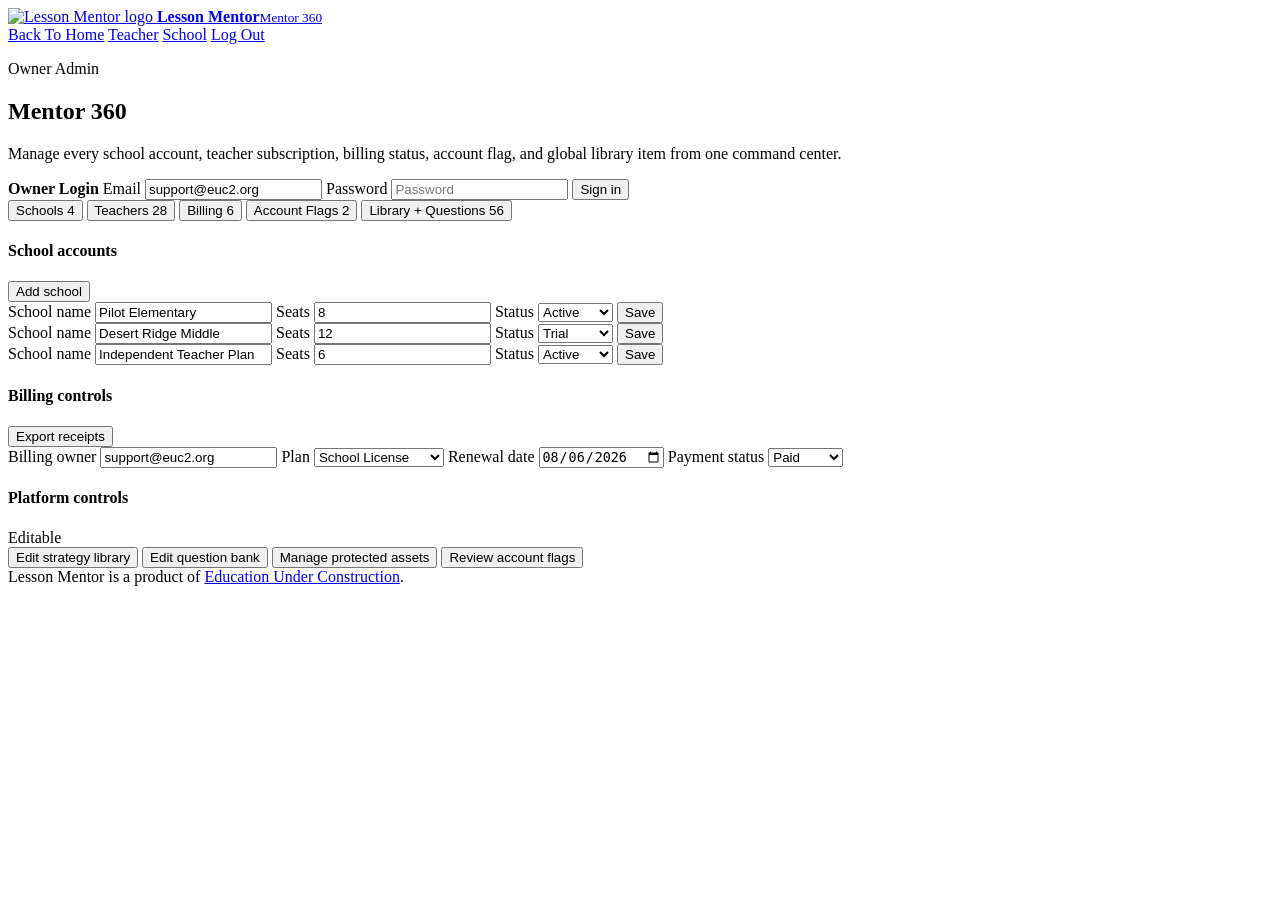
==== admin/index.html @ 8062e627 "Add files via upload" ====
<!doctype html>
<html lang="en">
  <head>
    <meta charset="utf-8">
    <meta name="viewport" content="width=device-width, initial-scale=1">
    <title>Mentor 360 | Lesson Mentor</title>
    <link rel="icon" type="image/png" href="/assets/lessonmentor-favicon.png">
    <link rel="stylesheet" href="../styles.css?v=live10">
  </head>
  <body class="owner-admin-page">
    <header class="landing-nav">
      <a class="landing-brand" href="/">
        <img class="brand-logo-image" src="/assets/lessonmentor-logo.png" alt="Lesson Mentor logo">
        <span><strong>Lesson Mentor</strong><small>Mentor 360</small></span>
      </a>
      <nav class="landing-links" aria-label="Admin navigation">
        <a href="/">Back To Home</a>
        <a href="/teacher/">Teacher</a>
        <a href="/school/">School</a>
        <a class="portal-logout-link compact" href="/">Log Out</a>
      </nav>
    </header>

    <main class="owner-shell">
      <section class="owner-hero">
        <div>
          <p class="eyebrow">Owner Admin</p>
          <h1>Mentor 360</h1>
          <p>Manage every school account, teacher subscription, billing status, account flag, and global library item from one command center.</p>
        </div>
        <div class="owner-login-card">
          <strong>Owner Login</strong>
          <label>Email <input type="email" value="support@euc2.org"></label>
          <label>Password <input type="password" placeholder="Password"></label>
          <button class="primary-button">Sign in</button>
        </div>
      </section>

      <section class="owner-tabs">
        <button class="teacher-tab active">Schools <span>4</span></button>
        <button class="teacher-tab">Teachers <span>28</span></button>
        <button class="teacher-tab">Billing <span>6</span></button>
        <button class="teacher-tab">Account Flags <span>2</span></button>
        <button class="teacher-tab">Library + Questions <span>56</span></button>
      </section>

      <section class="owner-grid">
        <article class="panel">
          <div class="panel-title-row">
            <h4>School accounts</h4>
            <button class="primary-button">Add school</button>
          </div>
          <div class="owner-edit-list">
            <div class="owner-edit-row">
              <label>School name <input value="Pilot Elementary"></label>
              <label>Seats <input type="number" value="8"></label>
              <label>Status
                <select>
                  <option selected>Active</option>
                  <option>Trial</option>
                  <option>Past due</option>
                  <option>Paused</option>
                </select>
              </label>
              <button class="secondary-button">Save</button>
            </div>
            <div class="owner-edit-row">
              <label>School name <input value="Desert Ridge Middle"></label>
              <label>Seats <input type="number" value="12"></label>
              <label>Status
                <select>
                  <option>Active</option>
                  <option selected>Trial</option>
                  <option>Past due</option>
                  <option>Paused</option>
                </select>
              </label>
              <button class="secondary-button">Save</button>
            </div>
            <div class="owner-edit-row">
              <label>School name <input value="Independent Teacher Plan"></label>
              <label>Seats <input type="number" value="6"></label>
              <label>Status
                <select>
                  <option selected>Active</option>
                  <option>Trial</option>
                  <option>Past due</option>
                  <option>Paused</option>
                </select>
              </label>
              <button class="secondary-button">Save</button>
            </div>
          </div>
        </article>

        <article class="panel">
          <div class="panel-title-row">
            <h4>Billing controls</h4>
            <button class="secondary-button">Export receipts</button>
          </div>
          <div class="owner-billing-grid">
            <label>Billing owner <input value="support@euc2.org"></label>
            <label>Plan
              <select>
                <option>Individual Teacher</option>
                <option selected>School License</option>
                <option>District License</option>
              </select>
            </label>
            <label>Renewal date <input type="date" value="2026-08-06"></label>
            <label>Payment status
              <select>
                <option selected>Paid</option>
                <option>Trial</option>
                <option>Past due</option>
                <option>Comped</option>
              </select>
            </label>
          </div>
        </article>

        <article class="panel">
          <div class="panel-title-row">
            <h4>Platform controls</h4>
            <span class="small-pill">Editable</span>
          </div>
          <div class="owner-control-grid">
            <button class="secondary-button">Edit strategy library</button>
            <button class="secondary-button">Edit question bank</button>
            <button class="secondary-button">Manage protected assets</button>
            <button class="secondary-button">Review account flags</button>
          </div>
        </article>
      </section>
    </main>
    <footer class="site-footer">Lesson Mentor is a product of <a href="https://educationunderconstruction.com" target="_blank" rel="noopener">Education Under Construction</a>.</footer>
  </body>
</html>
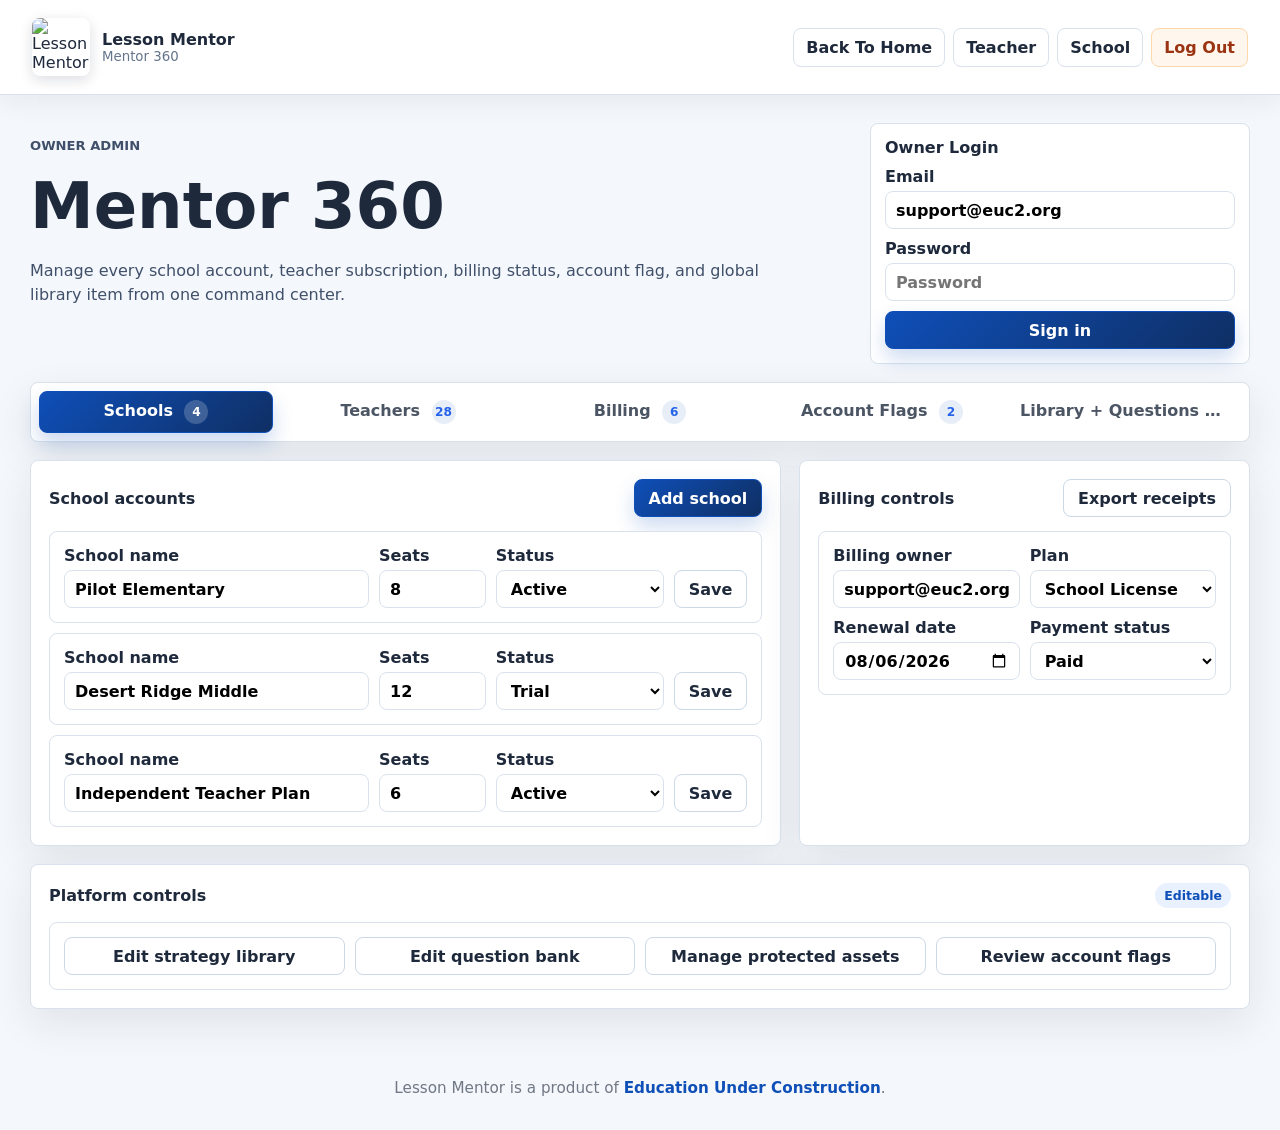
==== commit 8fc73a0e: "Add files via upload" ====
--- a/admin/index.html
+++ b/admin/index.html
@@ -5,7 +5,7 @@
     <meta name="viewport" content="width=device-width, initial-scale=1">
     <title>Mentor 360 | Lesson Mentor</title>
     <link rel="icon" type="image/png" href="/assets/lessonmentor-favicon.png">
-    <link rel="stylesheet" href="../styles.css?v=live10">
+    <link rel="stylesheet" href="../styles.css?v=live11">
   </head>
   <body class="owner-admin-page">
     <header class="landing-nav">
--- a/styles.css
+++ b/styles.css
@@ -0,0 +1,3352 @@
+:root {
+  --ink: #1e293b;
+  --muted: #64748b;
+  --line: #d9e2ec;
+  --panel: #ffffff;
+  --bg: #f4f7fb;
+  --blue: #2563eb;
+  --green: #16855b;
+  --amber: #c57919;
+  --rose: #c24158;
+  --violet: #6d5bd0;
+  --shadow: 0 14px 40px rgba(30, 41, 59, 0.09);
+}
+
+* {
+  box-sizing: border-box;
+}
+
+body {
+  margin: 0;
+  min-height: 100vh;
+  background: var(--bg);
+  color: var(--ink);
+  font-family: Inter, ui-sans-serif, system-ui, -apple-system, BlinkMacSystemFont, "Segoe UI", sans-serif;
+  letter-spacing: 0;
+}
+
+button,
+input,
+select,
+textarea {
+  font: inherit;
+}
+
+button {
+  cursor: pointer;
+}
+
+.app-shell {
+  display: grid;
+  grid-template-columns: 1fr;
+  min-height: 100vh;
+}
+
+.sidebar {
+  position: sticky;
+  top: 0;
+  z-index: 20;
+  background: #0f4fb8;
+  color: #ffffff;
+  padding: 14px 28px;
+  display: flex;
+  align-items: center;
+  justify-content: space-between;
+  gap: 18px;
+  border-bottom: 1px solid rgba(255, 255, 255, 0.16);
+  box-shadow: 0 10px 28px rgba(15, 79, 184, 0.22);
+}
+
+.brand {
+  display: flex;
+  align-items: center;
+  gap: 14px;
+}
+
+.brand-logo-image {
+  width: 54px;
+  height: 54px;
+  flex: 0 0 auto;
+  object-fit: contain;
+  border-radius: 8px;
+  background: #ffffff;
+  box-shadow: 0 4px 14px rgba(15, 23, 42, 0.14);
+}
+
+.brand-mark {
+  width: 42px;
+  height: 42px;
+  border-radius: 8px;
+  display: grid;
+  place-items: center;
+  background: #ffffff;
+  color: #0f4fb8;
+  font-weight: 800;
+}
+
+.brand h1,
+.brand p {
+  margin: 0;
+}
+
+.brand h1 {
+  font-size: 1.2rem;
+}
+
+.brand p {
+  color: rgba(255, 255, 255, 0.78);
+  font-size: 0.9rem;
+}
+
+.nav {
+  display: flex;
+  gap: 8px;
+  flex-wrap: wrap;
+  justify-content: center;
+}
+
+.nav-button {
+  border: 1px solid rgba(255, 255, 255, 0.2);
+  border-radius: 8px;
+  min-height: 38px;
+  padding: 0 12px;
+  text-align: center;
+  background: rgba(255, 255, 255, 0.12);
+  color: #ffffff;
+  font-weight: 750;
+}
+
+.nav-button.active,
+.nav-button:hover {
+  background: #ffffff;
+  border-color: #ffffff;
+  color: #0f4fb8;
+}
+
+.status-box {
+  padding: 9px 11px;
+  display: flex;
+  gap: 10px;
+  border: 1px solid rgba(255, 255, 255, 0.18);
+  border-radius: 8px;
+  background: rgba(255, 255, 255, 0.12);
+  max-width: 250px;
+}
+
+.status-box p,
+.status-box strong {
+  margin: 0;
+}
+
+.status-box p {
+  color: rgba(255, 255, 255, 0.78);
+  font-size: 0.86rem;
+  line-height: 1.4;
+}
+
+.status-dot {
+  width: 10px;
+  height: 10px;
+  margin-top: 5px;
+  border-radius: 999px;
+  background: #22c55e;
+}
+
+.workspace {
+  min-width: 0;
+  padding: 28px;
+}
+
+.topbar,
+.section-head,
+.panel-title-row,
+.button-row,
+.period-tabs,
+.profile-layout {
+  display: flex;
+  align-items: center;
+}
+
+.topbar,
+.section-head {
+  justify-content: space-between;
+  gap: 18px;
+  margin-bottom: 20px;
+}
+
+.topbar h2,
+.topbar p,
+.section-head h3,
+.section-head p {
+  margin: 0;
+}
+
+.topbar h2 {
+  font-size: 1.75rem;
+}
+
+.teacher-title-block {
+  display: flex;
+  align-items: center;
+  gap: 14px;
+  min-width: 0;
+}
+
+.teacher-title-copy {
+  display: flex;
+  align-items: flex-start;
+  flex-direction: column;
+  gap: 3px;
+  min-width: 0;
+  flex-wrap: nowrap;
+}
+
+.teacher-title-copy .eyebrow,
+.teacher-title-copy h2 {
+  white-space: nowrap;
+}
+
+.teacher-avatar {
+  display: grid;
+  flex: 0 0 auto;
+  width: 62px;
+  height: 62px;
+  place-items: center;
+  border: 3px solid rgba(255, 255, 255, 0.95);
+  border-radius: 999px;
+  background:
+    radial-gradient(circle at 30% 24%, rgba(255, 255, 255, 0.38), transparent 28%),
+    linear-gradient(135deg, #0f8f8a 0%, #68cfc3 100%);
+  box-shadow: 0 14px 28px rgba(15, 143, 138, 0.28);
+  color: #fff;
+  font-weight: 850;
+}
+
+.topbar-actions {
+  display: grid;
+  gap: 8px;
+  justify-content: flex-end;
+}
+
+.topbar-action-row {
+  display: flex;
+  align-items: center;
+  justify-content: flex-end;
+  gap: 8px;
+  flex-wrap: wrap;
+}
+
+.eyebrow {
+  color: var(--muted);
+  font-size: 0.82rem;
+  font-weight: 700;
+  text-transform: uppercase;
+}
+
+.section-head h3 {
+  font-size: 1.32rem;
+}
+
+.section-head p {
+  color: var(--muted);
+  margin-top: 4px;
+  max-width: 850px;
+  line-height: 1.45;
+}
+
+.view {
+  display: none;
+}
+
+.view.active {
+  display: block;
+}
+
+.panel {
+  background: var(--panel);
+  border: 1px solid var(--line);
+  border-radius: 8px;
+  box-shadow: var(--shadow);
+  padding: 18px;
+  min-width: 0;
+}
+
+.panel h4 {
+  margin: 0 0 14px;
+  font-size: 1rem;
+}
+
+.panel-title-row {
+  justify-content: space-between;
+  gap: 12px;
+  margin-bottom: 14px;
+}
+
+.panel-title-row h4 {
+  margin: 0;
+}
+
+.class-profile-rail .panel-title-row h4,
+.submission-panel-bottom > .panel-title-row h4 {
+  font-size: 1.18rem;
+  line-height: 1.18;
+}
+
+.submit-panel > .panel-title-row h4 {
+  font-size: 1.65rem;
+  line-height: 1.08;
+}
+
+.teacher-grid,
+.teacher-command-grid,
+.lesson360-layout,
+.submit-grid,
+.workbench,
+.student-grid,
+.admin-grid,
+.filter-row,
+.lesson-meta-grid {
+  display: grid;
+  gap: 18px;
+  margin-bottom: 18px;
+}
+
+.teacher-grid {
+  grid-template-columns: minmax(280px, 1.2fr) minmax(280px, 0.8fr);
+}
+
+.teacher-command-grid {
+  grid-template-columns: minmax(0, 1fr) minmax(330px, 0.42fr);
+  align-items: start;
+}
+
+.lesson360-layout {
+  grid-template-columns: 300px minmax(0, 1fr);
+  align-items: stretch;
+  column-gap: 18px;
+  row-gap: 18px;
+}
+
+.class-profile-rail {
+  position: static;
+}
+
+.teacher-center {
+  display: grid;
+  grid-column: 2;
+  grid-template-columns: minmax(0, 1fr);
+  align-content: start;
+  gap: 18px;
+}
+
+.submit-grid {
+  grid-template-columns: 1fr;
+  align-items: stretch;
+  margin-bottom: 0;
+}
+
+.submit-panel {
+  min-height: 0;
+  overflow: visible;
+}
+
+.class-profile-rail .panel {
+  height: 100%;
+  overflow: visible;
+}
+
+.teacher-main,
+.teacher-side {
+  display: grid;
+  gap: 18px;
+}
+
+.teacher-side {
+  position: sticky;
+  top: 18px;
+}
+
+.workbench {
+  grid-template-columns: minmax(320px, 1.15fr) minmax(280px, 0.85fr);
+}
+
+.student-grid {
+  grid-template-columns: minmax(320px, 0.82fr) minmax(520px, 1.18fr);
+}
+
+.admin-grid {
+  grid-template-columns: minmax(260px, 0.8fr) minmax(360px, 1.2fr) minmax(260px, 0.8fr);
+}
+
+.filter-row {
+  grid-template-columns: repeat(3, minmax(180px, 1fr));
+}
+
+.lesson-meta-grid {
+  grid-template-columns: minmax(220px, 320px) auto minmax(120px, 180px) minmax(170px, 260px) minmax(190px, 280px);
+  gap: 10px;
+  justify-content: stretch;
+  align-items: end;
+}
+
+.lesson-meta-grid.saved-class-only {
+  grid-template-columns: minmax(220px, 340px) minmax(190px, 280px);
+  justify-content: start;
+}
+
+.lesson-or-divider {
+  align-self: end;
+  display: grid;
+  min-height: 52px;
+  place-items: center;
+  color: #ffffff;
+  font-size: 1.25rem;
+  font-weight: 1000;
+  letter-spacing: 0.03em;
+  line-height: 1;
+  transform: translateY(2px);
+}
+
+.lesson-meta-grid [hidden] {
+  display: none !important;
+}
+
+.lesson-setup-grid {
+  display: grid;
+  grid-template-columns: 1fr;
+  gap: 12px;
+  align-items: stretch;
+  margin-bottom: 16px;
+}
+
+.lesson-setup-grid .lesson-meta-grid {
+  align-content: end;
+  margin-bottom: 0;
+}
+
+.period-tabs {
+  gap: 6px;
+  padding: 4px;
+  background: #e8eef7;
+  border-radius: 8px;
+}
+
+.class-picker {
+  display: grid;
+  gap: 5px;
+  max-width: 100%;
+  min-width: 0;
+  color: var(--muted);
+  font-weight: 750;
+  overflow: hidden;
+}
+
+.compact-picker {
+  min-width: 0;
+  width: 100%;
+}
+
+.class-picker select {
+  width: 100%;
+  max-width: 100%;
+  min-height: 42px;
+  border: 1px solid var(--line);
+  border-radius: 8px;
+  padding: 0 34px 0 12px;
+  background: #fff;
+  color: var(--ink);
+  font-size: 0.9rem;
+  font-weight: 750;
+  text-overflow: ellipsis;
+}
+
+.stacked-title {
+  align-items: stretch;
+  flex-direction: column;
+}
+
+.rail-switch {
+  margin-bottom: 14px;
+}
+
+.inline-switch {
+  justify-content: flex-start;
+  min-height: 40px;
+  padding: 10px 12px;
+  border: 1px solid rgba(15, 143, 138, 0.22);
+  border-radius: 8px;
+  background: #ecfdf8;
+  color: #0f5f5b;
+  font-weight: 800;
+}
+
+.rail-profile {
+  align-items: center;
+  flex-direction: column;
+  gap: 18px;
+}
+
+.rail-profile .compass {
+  width: min(165px, 70%);
+  margin: 8px auto 2px;
+}
+
+.rail-profile .profile-stats {
+  width: 100%;
+}
+
+.rail-profile .stat-row {
+  grid-template-columns: 1fr auto;
+  gap: 6px 10px;
+  padding: 2px 0;
+}
+
+.rail-profile .stat-row span {
+  min-width: 0;
+  overflow-wrap: anywhere;
+  line-height: 1.15;
+}
+
+.rail-profile .stat-row .bar {
+  grid-column: 1 / -1;
+  height: 10px;
+}
+
+.rail-today {
+  margin-top: 12px;
+  padding-top: 10px;
+  border-top: 1px solid var(--line);
+}
+
+.rail-today strong {
+  display: block;
+  color: var(--muted);
+  font-size: 0.82rem;
+  margin-bottom: 8px;
+  text-transform: uppercase;
+}
+
+.rail-today p {
+  margin: 0 0 6px;
+  color: #40506a;
+  line-height: 1.3;
+  font-size: 0.86rem;
+}
+
+.teacher-tabs {
+  grid-column: 1 / -1;
+  position: relative;
+  z-index: 3;
+  display: grid;
+  grid-template-columns: repeat(4, minmax(0, 1fr));
+  gap: 8px;
+  align-items: center;
+  background: #fff;
+  border: 1px solid var(--line);
+  border-radius: 8px;
+  box-shadow: var(--shadow);
+  padding: 8px;
+  width: 100%;
+  overflow: hidden;
+}
+
+.inline-systems {
+  margin-top: 0;
+  padding-top: 0;
+  border-top: 0;
+}
+
+.inline-systems .panel-title-row {
+  margin-bottom: 10px;
+}
+
+.inline-systems .system-toggles {
+  display: flex;
+  flex-wrap: wrap;
+  gap: 8px;
+  margin-bottom: 0;
+}
+
+.inline-systems .system-toggle {
+  justify-content: flex-start;
+  min-height: 34px;
+  padding: 7px 10px;
+  width: auto;
+  background: #ffffff;
+  white-space: nowrap;
+}
+
+.inline-systems .system-toggle span {
+  font-size: 0.9rem;
+  font-weight: 780;
+}
+
+.inline-systems .system-toggle input {
+  width: 16px;
+  height: 16px;
+  order: -1;
+}
+
+.system-line {
+  margin-bottom: 4px;
+}
+
+.style-line {
+  margin-bottom: 6px;
+}
+
+.auto-support-note {
+  margin: 10px 0 0;
+  color: var(--muted);
+  font-size: 0.9rem;
+  line-height: 1.35;
+}
+
+.upload-section-title {
+  margin: 16px 0 6px;
+  color: #ffffff;
+  font-size: 0.95rem;
+  line-height: 1.2;
+}
+
+.settings-grid {
+  display: grid;
+  grid-template-columns: repeat(2, minmax(0, 1fr));
+  gap: 12px;
+}
+
+.launch-grid {
+  display: grid;
+  grid-template-columns: repeat(3, minmax(0, 1fr));
+  gap: 12px;
+}
+
+.settings-card-wide {
+  grid-column: 1 / -1;
+}
+
+.settings-card {
+  border: 1px solid var(--line);
+  border-radius: 8px;
+  background:
+    linear-gradient(180deg, rgba(255, 255, 255, 0.94), rgba(246, 252, 250, 0.96)),
+    radial-gradient(circle at 100% 0%, rgba(15, 143, 138, 0.10), transparent 34%);
+  padding: 14px;
+}
+
+.settings-card strong {
+  display: block;
+  margin-bottom: 6px;
+}
+
+.settings-card p {
+  margin: 0 0 12px;
+  color: var(--muted);
+  line-height: 1.4;
+}
+
+.settings-actions {
+  display: flex;
+  gap: 8px;
+  flex-wrap: wrap;
+}
+
+.coming-soon-button,
+.coming-soon-button:disabled {
+  color: #0077ff;
+  border-color: #73b8ff;
+  background: #eef7ff;
+  opacity: 1;
+  cursor: not-allowed;
+}
+
+.compact-launch-form {
+  margin-bottom: 0;
+}
+
+.teacher-tab {
+  border: 1px solid transparent;
+  border-radius: 8px;
+  background: transparent;
+  color: #4b5563;
+  font-weight: 800;
+  min-height: 42px;
+  padding: 0 12px;
+  white-space: nowrap;
+  overflow: hidden;
+  text-overflow: ellipsis;
+  width: 100%;
+}
+
+.teacher-tab span {
+  display: inline-flex;
+  align-items: center;
+  justify-content: center;
+  min-width: 24px;
+  height: 24px;
+  margin-left: 6px;
+  border-radius: 999px;
+  background: #e8eef7;
+  color: var(--blue);
+  font-size: 0.76rem;
+}
+
+.teacher-tab.active {
+  background: #0757bd;
+  border-color: #2b77e5;
+  color: #fff;
+}
+
+.teacher-tab.active span {
+  background: rgba(255, 255, 255, 0.2);
+  color: #fff;
+}
+
+.teacher-tab-panel {
+  display: none;
+  grid-column: 1 / -1;
+  position: relative;
+  z-index: 2;
+}
+
+.teacher-tab-panel.active {
+  display: grid;
+  gap: 18px;
+}
+
+.period-tab,
+.secondary-button,
+.primary-button,
+.icon-button {
+  border-radius: 8px;
+  border: 1px solid var(--line);
+  min-height: 38px;
+  padding: 0 14px;
+  background: #fff;
+  color: var(--ink);
+}
+
+.full-button {
+  width: 100%;
+  margin-bottom: 14px;
+}
+
+.period-tab.active,
+.primary-button {
+  background: var(--blue);
+  color: #fff;
+  border-color: var(--blue);
+}
+
+.secondary-button:hover,
+.icon-button:hover {
+  border-color: #94a3b8;
+}
+
+.warning-button {
+  border-color: #f2c94c;
+  color: #7a4f00;
+  background: #fff8df;
+}
+
+.small-pill,
+.style-pill,
+.tag-pill {
+  display: inline-flex;
+  align-items: center;
+  border-radius: 999px;
+  font-size: 0.78rem;
+  font-weight: 700;
+  white-space: nowrap;
+}
+
+.small-pill {
+  padding: 5px 9px;
+  background: #e8eef7;
+  color: #40506a;
+}
+
+.style-pill,
+.tag-pill {
+  padding: 4px 8px;
+}
+
+.style-pill.visual { background: #dbeafe; color: #1d4ed8; }
+.style-pill.auditory { background: #dcfce7; color: #15803d; }
+.style-pill.readwrite { background: #fef3c7; color: #a16207; }
+.style-pill.kinesthetic { background: #ffe4e6; color: #be123c; }
+.style-pill.independent { background: #ede9fe; color: #6d28d9; }
+.style-pill.social { background: #ccfbf1; color: #0f766e; }
+.tag-pill { background: #eef2ff; color: #4f46e5; }
+
+.profile-layout {
+  gap: 18px;
+  align-items: stretch;
+}
+
+.compass {
+  width: 150px;
+  aspect-ratio: 1;
+  border-radius: 50%;
+  border: 8px solid #f8fafc;
+  box-shadow: inset 0 0 0 1px var(--line);
+  flex: 0 0 auto;
+  position: relative;
+  background: conic-gradient(var(--blue) 0 25%, var(--green) 25% 50%, var(--amber) 50% 75%, var(--rose) 75% 100%);
+}
+
+.compass::after {
+  content: "";
+  width: 18px;
+  height: 18px;
+  border-radius: 50%;
+  background: #fff;
+  border: 2px solid #0f172a;
+  position: absolute;
+  inset: calc(50% - 9px);
+}
+
+.profile-stats {
+  display: grid;
+  gap: 9px;
+  flex: 1;
+}
+
+.stat-row {
+  display: grid;
+  grid-template-columns: 94px 1fr 42px;
+  align-items: center;
+  gap: 10px;
+  font-size: 0.9rem;
+}
+
+.stat-label {
+  position: relative;
+  cursor: help;
+  border-radius: 6px;
+  outline: none;
+}
+
+.stat-label:focus {
+  box-shadow: 0 0 0 3px rgba(15, 79, 184, 0.16);
+}
+
+.stat-label::after {
+  content: attr(data-tooltip);
+  position: absolute;
+  z-index: 20;
+  left: 0;
+  bottom: calc(100% + 8px);
+  width: min(260px, 70vw);
+  border: 1px solid rgba(185, 202, 224, 0.95);
+  border-radius: 8px;
+  background: #ffffff;
+  box-shadow: 0 14px 30px rgba(15, 47, 100, 0.18);
+  color: #1e293b;
+  font-size: 0.8rem;
+  font-weight: 650;
+  line-height: 1.35;
+  opacity: 0;
+  padding: 9px 10px;
+  pointer-events: none;
+  transform: translateY(4px);
+  transition: opacity 140ms ease, transform 140ms ease;
+}
+
+.stat-label:hover::after,
+.stat-label:focus::after {
+  opacity: 1;
+  transform: translateY(0);
+}
+
+.bar {
+  height: 9px;
+  background: #e2e8f0;
+  border-radius: 999px;
+  overflow: hidden;
+}
+
+.bar span {
+  display: block;
+  height: 100%;
+  border-radius: 999px;
+}
+
+.insight {
+  margin: 14px 0 0;
+  color: #40506a;
+  line-height: 1.5;
+}
+
+.class-profile-rail .insight {
+  display: -webkit-box;
+  overflow: hidden;
+  -webkit-box-orient: vertical;
+  -webkit-line-clamp: 4;
+  font-size: 0.9rem;
+  line-height: 1.35;
+}
+
+.roster-list,
+.admin-list,
+.strategy-grid,
+.question-grid,
+.tip-list,
+.history-list,
+.support-grid {
+  display: grid;
+  gap: 10px;
+}
+
+.roster-item,
+.student-row,
+.strategy-card,
+.question-card,
+.tip-card,
+.analysis-card,
+.assignment-row,
+.history-row,
+.lesson-block,
+.support-card {
+  border: 1px solid var(--line);
+  border-radius: 8px;
+  background: #fbfdff;
+  padding: 12px;
+}
+
+.roster-item,
+.student-row,
+.assignment-row,
+.history-row {
+  display: flex;
+  align-items: center;
+  justify-content: space-between;
+  gap: 12px;
+}
+
+.roster-item strong,
+.student-row strong,
+.strategy-card strong,
+.question-card strong {
+  display: block;
+  margin-bottom: 6px;
+}
+
+.roster-item p {
+  margin: 0 0 8px;
+  color: var(--muted);
+  line-height: 1.35;
+}
+
+.profile-actions {
+  display: grid;
+  justify-items: end;
+  gap: 8px;
+  flex: 0 0 auto;
+}
+
+.student-profile-row {
+  display: flex;
+  align-items: center;
+  justify-content: space-between;
+}
+
+.student-profile-string {
+  display: flex;
+  align-items: center;
+  gap: 10px;
+  min-width: 0;
+  color: var(--ink);
+  white-space: nowrap;
+  overflow: hidden;
+  text-overflow: ellipsis;
+}
+
+.student-profile-string strong {
+  margin: 0;
+  font-size: 0.98rem;
+}
+
+.roster-label {
+  display: block;
+  margin-bottom: 3px;
+  color: var(--muted);
+  font-size: 0.74rem;
+  font-weight: 800;
+  letter-spacing: 0.02em;
+  text-transform: uppercase;
+}
+
+.student-style-cell {
+  display: flex;
+  align-items: center;
+  justify-content: flex-end;
+  gap: 10px;
+  flex: 0 0 auto;
+  min-width: max-content;
+}
+
+.student-style-cell .secondary-button {
+  flex: 0 0 auto;
+}
+
+.primary-secondary-pills {
+  justify-content: flex-end;
+}
+
+.student-profile-summary {
+  display: grid;
+  grid-template-columns: repeat(4, minmax(0, 1fr));
+  gap: 10px;
+  margin-bottom: 12px;
+}
+
+.student-profile-summary > div {
+  border: 1px solid var(--line);
+  border-radius: 8px;
+  background: #fbfdff;
+  padding: 12px;
+}
+
+.student-profile-summary strong {
+  display: block;
+  margin-bottom: 4px;
+}
+
+.student-profile-summary p {
+  margin: 0;
+  color: var(--muted);
+}
+
+.pill-row {
+  display: flex;
+  gap: 6px;
+  flex-wrap: wrap;
+}
+
+.upload-panel textarea {
+  width: 100%;
+  margin-top: 12px;
+  resize: vertical;
+  border: 1px solid var(--line);
+  border-radius: 8px;
+  padding: 12px;
+  color: var(--ink);
+}
+
+.upload-drop {
+  display: grid;
+  gap: 5px;
+  border: 1px dashed #94a3b8;
+  border-radius: 8px;
+  padding: 10px 12px;
+  background: #f8fafc;
+}
+
+.upload-drop input {
+  width: 100%;
+}
+
+.upload-drop span {
+  font-weight: 800;
+}
+
+.upload-drop small,
+.analysis-card p,
+.strategy-card p,
+.question-card p {
+  color: var(--muted);
+  line-height: 1.45;
+}
+
+.upload-drop small {
+  font-size: 0.84rem;
+}
+
+.upload-summary {
+  display: flex;
+  flex-wrap: wrap;
+  gap: 6px;
+  color: var(--muted);
+  font-size: 0.82rem;
+}
+
+.upload-summary span {
+  border-radius: 999px;
+  background: #e8f1ff;
+  color: var(--blue);
+  padding: 4px 9px;
+  font-weight: 750;
+}
+
+.button-row {
+  gap: 10px;
+  flex-wrap: wrap;
+  margin-top: 12px;
+}
+
+/* Product UI polish */
+body:not(.landing-page):not(.portal-login-page):not(.owner-admin-page) {
+  background:
+    radial-gradient(circle at 8% 12%, rgba(15, 79, 184, 0.14), transparent 28%),
+    radial-gradient(circle at 92% 10%, rgba(15, 143, 138, 0.12), transparent 26%),
+    linear-gradient(180deg, #eef5ff 0%, #f7f9fc 44%, #eef4fb 100%);
+}
+
+body:not(.landing-page):not(.portal-login-page):not(.owner-admin-page) .workspace {
+  background:
+    linear-gradient(135deg, rgba(255, 255, 255, 0.78), rgba(244, 247, 251, 0.62)),
+    radial-gradient(circle at 100% 0%, rgba(197, 121, 25, 0.08), transparent 24%);
+}
+
+body:not(.landing-page):not(.portal-login-page):not(.owner-admin-page) .topbar {
+  border: 1px solid rgba(217, 226, 236, 0.95);
+  border-radius: 8px;
+  background: rgba(255, 255, 255, 0.94);
+  box-shadow: 0 16px 36px rgba(15, 47, 100, 0.10);
+  padding: 16px 18px;
+}
+
+body:not(.landing-page):not(.portal-login-page):not(.owner-admin-page) .topbar h2 {
+  color: #0f2f64;
+}
+
+body:not(.landing-page):not(.portal-login-page):not(.owner-admin-page) .panel {
+  position: relative;
+  border-color: rgba(185, 202, 224, 0.9);
+  background: linear-gradient(180deg, #ffffff 0%, #fbfdff 100%);
+  box-shadow: 0 18px 40px rgba(15, 47, 100, 0.12);
+}
+
+body:not(.landing-page):not(.portal-login-page):not(.owner-admin-page) .panel::before {
+  content: "";
+  position: absolute;
+  inset: 0 0 auto;
+  height: 5px;
+  border-radius: 8px 8px 0 0;
+  background: linear-gradient(90deg, #0f4fb8, #0f8f8a, #6d4aa8, #c57919);
+}
+
+.upload-panel {
+  border-color: rgba(15, 143, 138, 0.92);
+  background: linear-gradient(180deg, #139892 0%, #0f8f8a 100%) !important;
+  color: #ffffff;
+}
+
+.class-profile-rail .panel {
+  background: #ffffff !important;
+}
+
+.upload-panel .panel-title-row h4,
+.upload-panel label,
+.upload-panel .auto-support-note {
+  color: #ffffff;
+}
+
+.upload-panel .small-pill,
+.upload-panel .upload-summary span {
+  background: rgba(255, 255, 255, 0.96);
+  color: #0f5f5b;
+}
+
+.upload-panel .upload-summary {
+  color: rgba(255, 255, 255, 0.86);
+}
+
+.upload-panel select,
+.upload-panel textarea,
+.upload-panel .upload-drop,
+.upload-panel .inline-systems,
+.upload-panel .system-toggle,
+.upload-panel .analysis-card {
+  background: #ffffff;
+  color: var(--ink);
+}
+
+.upload-panel .inline-systems {
+  border: 1px solid rgba(255, 255, 255, 0.62);
+  border-radius: 8px;
+  margin-top: 0;
+  padding: 12px;
+}
+
+.upload-panel .upload-drop {
+  padding: 16px;
+}
+
+.upload-panel .upload-drop input::file-selector-button {
+  min-height: 38px;
+  margin-right: 10px;
+  border: 1px solid #94a3b8;
+  border-radius: 6px;
+  background: #ffffff;
+  color: var(--ink);
+  font-weight: 800;
+  padding: 0 14px;
+}
+
+.upload-panel .inline-systems + .analysis-card {
+  margin-top: 14px;
+}
+
+.upload-panel .inline-systems .panel-title-row h4 {
+  color: var(--ink);
+  font-size: 1.02rem;
+}
+
+.upload-panel .inline-systems .auto-support-note {
+  color: #40506a;
+}
+
+.upload-panel .inline-systems .panel-title-row {
+  align-items: center;
+}
+
+.upload-panel .inline-systems .small-pill {
+  margin-left: auto;
+}
+
+.upload-panel .upload-drop small,
+.upload-panel .analysis-card p {
+  color: #40506a;
+}
+
+.upload-panel::before {
+  background: linear-gradient(90deg, #0f4fb8, #0f8f8a, #6d4aa8, #c57919);
+}
+
+.teacher-tabs {
+  background: rgba(255, 255, 255, 0.92);
+  backdrop-filter: blur(10px);
+  border-color: rgba(185, 202, 224, 0.95);
+}
+
+.teacher-tab.active {
+  background: linear-gradient(135deg, #0f4fb8, #0f2f64);
+  border-color: #0f4fb8;
+  box-shadow: 0 10px 20px rgba(15, 79, 184, 0.22);
+}
+
+.primary-button {
+  background: linear-gradient(135deg, #0f4fb8, #0f2f64);
+  border-color: #0f4fb8;
+  box-shadow: 0 10px 20px rgba(15, 79, 184, 0.20);
+  font-weight: 850;
+}
+
+.secondary-button,
+.icon-button {
+  background: #ffffff;
+  border-color: #cbd8e6;
+  font-weight: 780;
+}
+
+.logout-button {
+  border-color: #fed7aa;
+  background: #fff7ed;
+  color: #9a3412;
+}
+
+.logout-button:hover {
+  border-color: #fb923c;
+  background: #ffedd5;
+}
+
+.upload-drop {
+  border-color: rgba(15, 79, 184, 0.42);
+  background:
+    linear-gradient(135deg, rgba(233, 241, 255, 0.92), rgba(255, 255, 255, 0.95)),
+    radial-gradient(circle at 95% 0%, rgba(15, 143, 138, 0.16), transparent 28%);
+}
+
+.analysis-card,
+.settings-card,
+.history-row,
+.roster-item,
+.strategy-card,
+.question-card {
+  background: linear-gradient(180deg, #ffffff 0%, #f8fbff 100%);
+  border-color: #cbd8e6;
+}
+
+.analysis-card {
+  border-left: 5px solid #0f8f8a;
+}
+
+.history-row {
+  transition: transform 160ms ease, box-shadow 160ms ease, border-color 160ms ease;
+}
+
+.history-row:hover {
+  transform: translateY(-1px);
+  border-color: #94b8ee;
+  box-shadow: 0 12px 26px rgba(15, 47, 100, 0.10);
+}
+
+.submission-panel-bottom {
+  border-color: rgba(109, 74, 168, 0.9) !important;
+  background: linear-gradient(180deg, #7c3aed 0%, #6d4aa8 100%) !important;
+  color: #ffffff;
+}
+
+.submission-panel-bottom .panel-title-row h4 {
+  color: #ffffff;
+}
+
+.submission-panel-bottom .small-pill {
+  background: rgba(255, 255, 255, 0.94);
+  color: #4c1d95;
+}
+
+.submission-panel-bottom .history-row {
+  background: #ffffff;
+  border-color: rgba(255, 255, 255, 0.7);
+  color: var(--ink);
+}
+
+.submission-panel-bottom .history-row p {
+  color: #40506a;
+}
+
+.destructive-action {
+  border-color: #f2b8c6 !important;
+  background: #fff5f7 !important;
+  color: #9f1239 !important;
+}
+
+.submission-panel-bottom::before {
+  background: linear-gradient(90deg, #0f4fb8, #0f8f8a, #6d4aa8, #c57919);
+}
+
+.mobile-use-warning {
+  display: none;
+}
+
+body.is-mobile-device .mobile-use-warning {
+  position: fixed;
+  z-index: 999;
+  inset: 0;
+  display: grid;
+  place-items: center;
+  padding: 22px;
+  background:
+    linear-gradient(180deg, rgba(15, 47, 100, 0.92), rgba(15, 79, 184, 0.88)),
+    #0f2f64;
+}
+
+.mobile-use-warning.is-dismissed {
+  display: none !important;
+}
+
+body.is-mobile-device .mobile-use-warning > div {
+  width: min(420px, 100%);
+  border: 1px solid rgba(255, 255, 255, 0.22);
+  border-radius: 8px;
+  background: #ffffff;
+  box-shadow: 0 28px 70px rgba(0, 0, 0, 0.28);
+  padding: 22px;
+}
+
+body.is-mobile-device .mobile-use-warning strong {
+  display: block;
+  color: #0f2f64;
+  font-size: 1.35rem;
+  line-height: 1.15;
+}
+
+body.is-mobile-device .mobile-use-warning p {
+  margin: 12px 0 18px;
+  color: #40506a;
+  line-height: 1.45;
+}
+
+.small-pill {
+  background: #e9f1ff;
+  color: #0f4fb8;
+}
+
+.compass {
+  border-color: #ffffff;
+  box-shadow: inset 0 0 0 1px rgba(15, 47, 100, 0.12), 0 12px 26px rgba(15, 47, 100, 0.14);
+}
+
+.system-toggles {
+  display: grid;
+  gap: 10px;
+  margin-bottom: 14px;
+}
+
+.switch-label,
+.system-toggle {
+  display: flex;
+  align-items: center;
+  gap: 9px;
+}
+
+.system-toggle {
+  justify-content: space-between;
+  border: 1px solid var(--line);
+  border-radius: 8px;
+  padding: 10px 12px;
+}
+
+.system-toggle span {
+  font-weight: 750;
+}
+
+.strategy-grid {
+  grid-template-columns: repeat(3, minmax(0, 1fr));
+}
+
+.compact-strategies {
+  grid-template-columns: 1fr;
+}
+
+.compact-strategies .strategy-card {
+  gap: 6px;
+}
+
+.compact-strategies .strategy-card p:nth-of-type(n + 2) {
+  display: none;
+}
+
+.strategy-card {
+  display: grid;
+  gap: 8px;
+  align-content: start;
+}
+
+.strategy-card p {
+  margin: 0;
+}
+
+.score {
+  font-weight: 800;
+  color: var(--green);
+}
+
+.form-grid {
+  display: grid;
+  gap: 12px;
+  margin-bottom: 18px;
+}
+
+.form-grid label,
+.filter-row label,
+.lesson-meta-grid label {
+  display: grid;
+  gap: 5px;
+  font-weight: 700;
+  min-width: 0;
+}
+
+.form-grid input,
+.form-grid select,
+.filter-row select,
+.lesson-meta-grid select,
+#question-filter {
+  width: 100%;
+  min-width: 0;
+  min-height: 38px;
+  border: 1px solid var(--line);
+  border-radius: 8px;
+  padding: 0 10px;
+  background: #fff;
+}
+
+.lesson-meta-grid label {
+  font-size: 0.84rem;
+}
+
+.lesson-meta-grid select {
+  min-height: 34px;
+  font-size: 0.88rem;
+  font-weight: 800;
+  text-overflow: ellipsis;
+}
+
+.inline-switch {
+  display: flex !important;
+  grid-template-columns: none;
+  justify-content: flex-start;
+}
+
+.teacher-code-card {
+  display: grid;
+  gap: 4px;
+  padding: 10px 12px;
+  border: 1px solid var(--line);
+  border-radius: 8px;
+  background: #eefaf8;
+  color: #0f5f5b;
+}
+
+.teacher-code-card span {
+  color: #40506a;
+  font-size: 0.8rem;
+  font-weight: 800;
+  text-transform: uppercase;
+}
+
+.teacher-code-card strong {
+  font-size: 1.08rem;
+  letter-spacing: 0;
+}
+
+.student-step-note {
+  margin: -2px 0 14px;
+  color: #40506a;
+  line-height: 1.35;
+}
+
+.avatar-grid {
+  display: grid;
+  grid-template-columns: repeat(4, minmax(82px, 1fr));
+  gap: 14px;
+}
+
+.avatar-button {
+  min-height: 104px;
+  border: 1px solid var(--line);
+  border-radius: 8px;
+  background: #fff;
+  display: grid;
+  place-items: center;
+  gap: 6px;
+  padding: 8px 6px;
+  color: var(--ink);
+  font-weight: 750;
+  text-align: center;
+}
+
+.avatar-button.active {
+  border-color: #9a783c;
+  box-shadow: 0 0 0 2px #9a783c inset;
+  background: #fffcf5;
+}
+
+.badge-svg {
+  width: 64px;
+  height: 64px;
+  display: block;
+}
+
+.assessment-panel {
+  min-height: 480px;
+}
+
+.assessment-panel.is-locked {
+  opacity: 0.78;
+}
+
+.survey-stack {
+  display: grid;
+  gap: 12px;
+}
+
+.question-options {
+  display: grid;
+  gap: 9px;
+}
+
+.option-row {
+  display: grid;
+  grid-template-columns: 42px 1fr;
+  align-items: center;
+  gap: 9px;
+  border: 1px solid var(--line);
+  border-radius: 8px;
+  padding: 10px;
+  background: #fff;
+}
+
+.option-row select {
+  width: 42px;
+}
+
+.question-card {
+  min-height: 100%;
+}
+
+.locked-card {
+  min-height: 180px;
+  display: grid;
+  align-content: center;
+  text-align: center;
+  background: #f8fbff;
+}
+
+.assessment-submit-status {
+  min-height: 24px;
+  margin: 0;
+  color: #0f5f5b;
+  font-weight: 850;
+}
+
+.privacy-list p {
+  margin: 0 0 12px;
+  color: #40506a;
+  line-height: 1.5;
+}
+
+.mini-review {
+  display: grid;
+  grid-template-columns: 1fr;
+  gap: 5px;
+  padding-top: 10px;
+  margin-top: 10px;
+  border-top: 1px solid var(--line);
+}
+
+.mini-review b {
+  color: var(--ink);
+}
+
+.standards-preview {
+  display: grid;
+  gap: 8px;
+  margin-bottom: 12px;
+}
+
+.lesson-block p,
+.history-row p,
+.support-card p {
+  margin: 0;
+  color: #40506a;
+  line-height: 1.5;
+}
+
+.lesson-block h5 {
+  margin: 0 0 8px;
+  font-size: 0.96rem;
+}
+
+.standards-row {
+  display: grid;
+  grid-template-columns: 112px 1fr;
+  gap: 8px;
+  align-items: start;
+  border: 1px solid var(--line);
+  border-radius: 8px;
+  padding: 10px;
+  background: #f8fafc;
+}
+
+.standards-row strong {
+  color: var(--ink);
+}
+
+.document-actions {
+  display: flex;
+  align-items: center;
+  gap: 8px;
+  flex-wrap: wrap;
+  justify-content: flex-end;
+}
+
+.expired {
+  color: #9f1239;
+  background: #ffe4e6;
+}
+
+.access-pill {
+  display: inline-flex;
+  align-items: center;
+  justify-content: center;
+  min-height: 34px;
+  border-radius: 999px;
+  padding: 0 13px;
+  font-size: 0.82rem;
+  font-weight: 850;
+  white-space: nowrap;
+}
+
+.access-pill.success {
+  color: #166534;
+  background: #dcfce7;
+  border: 1px solid #86efac;
+}
+
+.access-pill.warning {
+  color: #854d0e;
+  background: #fef3c7;
+  border: 1px solid #facc15;
+}
+
+.access-pill.danger {
+  color: #9f1239;
+  background: #ffe4e6;
+  border: 1px solid #fda4af;
+}
+
+.muted-action {
+  color: var(--muted);
+  background: #f8fafc;
+}
+
+.modal {
+  border: 0;
+  border-radius: 8px;
+  width: min(780px, calc(100vw - 28px));
+  padding: 22px;
+  box-shadow: 0 30px 90px rgba(15, 23, 42, 0.28);
+}
+
+.dashboard-modal {
+  width: min(1080px, calc(100vw - 36px));
+  max-height: min(84vh, 900px);
+  overflow: auto;
+}
+
+.modal::backdrop {
+  background: rgba(15, 23, 42, 0.45);
+}
+
+.modal h3,
+.modal-copy {
+  margin: 0;
+}
+
+.modal-copy {
+  color: var(--muted);
+  line-height: 1.5;
+  margin-bottom: 14px;
+}
+
+.support-grid {
+  grid-template-columns: repeat(2, minmax(0, 1fr));
+}
+
+.support-card {
+  display: flex;
+  align-items: flex-start;
+  gap: 10px;
+}
+
+.support-card strong {
+  display: block;
+  margin-bottom: 4px;
+}
+
+.modal-actions {
+  justify-content: flex-end;
+}
+
+.generated-preview-body {
+  display: grid;
+  gap: 14px;
+}
+
+.generated-preview-body pre {
+  max-height: 56vh;
+  overflow: auto;
+  margin: 0;
+  border: 1px solid var(--line);
+  border-radius: 8px;
+  background: #f8fbff;
+  padding: 16px;
+  white-space: pre-wrap;
+  font: 0.95rem/1.5 var(--font);
+  color: var(--ink);
+}
+
+.question-grid {
+  grid-template-columns: repeat(4, minmax(0, 1fr));
+}
+
+@media (max-width: 1180px) {
+  .teacher-grid,
+  .teacher-command-grid,
+  .submit-grid,
+  .workbench,
+  .student-grid,
+  .admin-grid,
+  .launch-grid,
+  .strategy-grid,
+  .question-grid,
+  .filter-row {
+    grid-template-columns: 1fr 1fr;
+  }
+
+  .lesson-meta-grid {
+    grid-template-columns: minmax(210px, 1fr) auto minmax(110px, 0.55fr) minmax(140px, 0.7fr) minmax(150px, 0.75fr);
+  }
+
+  .lesson-meta-grid.saved-class-only {
+    grid-template-columns: minmax(210px, 340px) minmax(150px, 0.75fr);
+  }
+
+  .lesson-setup-grid {
+    grid-template-columns: 1fr;
+  }
+
+  .lesson360-layout {
+    grid-template-columns: 270px minmax(0, 1fr);
+  }
+
+  .teacher-tabs {
+    grid-template-columns: repeat(2, minmax(0, 1fr));
+  }
+
+  .submit-grid {
+    grid-template-columns: 1fr;
+  }
+
+  .inline-systems .system-toggles {
+    grid-template-columns: 1fr;
+  }
+
+  .student-style-cell {
+    justify-content: space-between;
+  }
+
+  .student-profile-summary {
+    grid-template-columns: repeat(2, minmax(0, 1fr));
+  }
+}
+
+@media (max-width: 820px) {
+  .app-shell {
+    grid-template-columns: 1fr;
+  }
+
+  .sidebar {
+    position: static;
+    align-items: stretch;
+    flex-direction: column;
+    padding: 14px 18px;
+  }
+
+  .nav {
+    display: grid;
+    grid-template-columns: repeat(2, minmax(0, 1fr));
+  }
+
+  .nav-button {
+    text-align: center;
+  }
+
+  .status-box {
+    max-width: none;
+  }
+
+  .workspace {
+    padding: 18px;
+  }
+
+  .topbar,
+  .section-head {
+    align-items: flex-start;
+    flex-direction: column;
+  }
+
+  .teacher-grid,
+  .teacher-command-grid,
+  .lesson360-layout,
+  .submit-grid,
+  .workbench,
+  .student-grid,
+  .admin-grid,
+  .launch-grid,
+  .strategy-grid,
+  .question-grid,
+  .filter-row,
+  .lesson-setup-grid,
+  .lesson-meta-grid,
+  .support-grid {
+    grid-template-columns: 1fr;
+  }
+
+  .profile-layout {
+    flex-direction: column;
+  }
+
+  .teacher-side,
+  .class-profile-rail {
+    position: static;
+  }
+
+  .submit-grid,
+  .teacher-center,
+  .teacher-tabs,
+  .teacher-tab-panel {
+    grid-column: 1;
+  }
+
+  .topbar-actions {
+    width: 100%;
+    justify-content: stretch;
+  }
+
+  .topbar-action-row {
+    justify-content: flex-start;
+  }
+
+  .teacher-title-copy {
+    align-items: flex-start;
+    flex-direction: column;
+    gap: 0;
+  }
+
+  .settings-grid {
+    grid-template-columns: 1fr;
+  }
+
+  .student-profile-summary {
+    grid-template-columns: 1fr;
+  }
+
+  .student-profile-row {
+    align-items: flex-start;
+    flex-direction: column;
+  }
+
+  .student-profile-string {
+    max-width: 100%;
+  }
+
+  .student-style-cell {
+    align-items: flex-start;
+    flex-direction: column;
+    min-width: 0;
+  }
+
+.primary-secondary-pills {
+  justify-content: flex-start;
+  }
+}
+
+.landing-page,
+.portal-login-page {
+  background: #f4f7fb;
+}
+
+.landing-nav {
+  display: flex;
+  align-items: center;
+  justify-content: space-between;
+  gap: 18px;
+  padding: 18px 32px;
+  background: rgba(255, 255, 255, 0.96);
+  border-bottom: 1px solid var(--line);
+  box-shadow: 0 8px 24px rgba(30, 41, 59, 0.06);
+}
+
+.landing-brand {
+  display: inline-flex;
+  align-items: center;
+  gap: 12px;
+  color: var(--ink);
+  text-decoration: none;
+}
+
+.landing-brand .brand-logo-image {
+  width: 58px;
+  height: 58px;
+}
+
+.landing-brand .brand-mark {
+  background: #0f4fb8;
+  color: #ffffff;
+}
+
+.landing-brand strong,
+.landing-brand small {
+  display: block;
+}
+
+.landing-brand small {
+  color: var(--muted);
+}
+
+.landing-links {
+  display: flex;
+  gap: 8px;
+  flex-wrap: wrap;
+}
+
+.landing-links a,
+.portal-card {
+  color: var(--ink);
+  text-decoration: none;
+}
+
+.landing-links a {
+  border: 1px solid var(--line);
+  border-radius: 8px;
+  padding: 9px 12px;
+  background: #fff;
+  font-weight: 750;
+}
+
+.portal-logout-link {
+  display: inline-flex;
+  align-items: center;
+  justify-content: center;
+  width: max-content;
+  min-height: 38px;
+  margin-top: 14px;
+  padding: 0 14px;
+  border: 1px solid #fed7aa;
+  border-radius: 8px;
+  background: #fff7ed;
+  color: #9a3412;
+  font-weight: 850;
+  text-decoration: none;
+}
+
+.portal-logout-link:hover {
+  background: #ffedd5;
+  border-color: #fb923c;
+}
+
+.landing-links .portal-logout-link.compact {
+  margin-top: 0;
+  color: #9a3412;
+  background: #fff7ed;
+  border-color: #fed7aa;
+}
+
+.landing-banner {
+  width: 100%;
+  background: #ffffff;
+  border-bottom: 1px solid var(--line);
+  overflow: hidden;
+}
+
+.landing-banner img {
+  display: block;
+  width: 100%;
+  height: clamp(260px, 42vw, 680px);
+  object-fit: cover;
+  object-position: center top;
+}
+
+.feature-gallery {
+  width: min(100% - 48px, 1500px);
+  margin: 32px auto 44px;
+}
+
+.feature-gallery-copy {
+  display: grid;
+  justify-items: center;
+  gap: 8px;
+  margin-bottom: 16px;
+  text-align: center;
+}
+
+.feature-gallery-copy h2 {
+  max-width: 780px;
+  margin: 0;
+  color: var(--ink);
+  font-size: clamp(1.45rem, 2.4vw, 2.4rem);
+  line-height: 1.08;
+}
+
+.feature-gallery-track {
+  position: relative;
+  min-height: clamp(360px, 36vw, 560px);
+  overflow: hidden;
+  border-radius: 8px;
+  background: linear-gradient(135deg, #edf5ff 0%, #ffffff 48%, #e8f3ff 100%);
+  border: 1px solid var(--line);
+  box-shadow: var(--shadow);
+}
+
+.feature-preview-card {
+  position: absolute;
+  top: 50%;
+  left: 50%;
+  width: min(880px, 62%);
+  margin: 0;
+  overflow: hidden;
+  border: 1px solid rgba(15, 79, 184, 0.18);
+  border-radius: 8px;
+  background: #ffffff;
+  box-shadow: 0 24px 60px rgba(15, 23, 42, 0.2);
+  opacity: 0;
+  pointer-events: none;
+  transform: translate(-50%, -50%) scale(0.76);
+  transition: transform 520ms ease, opacity 520ms ease;
+}
+
+.feature-preview-card.is-active {
+  z-index: 3;
+  opacity: 1;
+  pointer-events: auto;
+  transform: translate(-50%, -50%) scale(1);
+}
+
+.feature-preview-card.is-prev {
+  z-index: 2;
+  opacity: 0.72;
+  transform: translate(-108%, -50%) scale(0.78);
+}
+
+.feature-preview-card.is-next {
+  z-index: 2;
+  opacity: 0.72;
+  transform: translate(8%, -50%) scale(0.78);
+}
+
+.feature-preview-card img {
+  display: block;
+  width: 100%;
+  height: clamp(260px, 28vw, 430px);
+  object-fit: contain;
+  object-position: top center;
+  background: #f8fbff;
+}
+
+.feature-preview-card div {
+  display: flex;
+  align-items: center;
+  justify-content: space-between;
+  gap: 12px;
+  padding: 16px 18px;
+  background: #ffffff;
+}
+
+.feature-preview-card span {
+  color: #64748b;
+  font-size: 0.82rem;
+  font-weight: 900;
+  letter-spacing: 0.08em;
+  text-transform: uppercase;
+}
+
+.feature-preview-card strong {
+  color: var(--ink);
+  font-size: clamp(1rem, 1.35vw, 1.35rem);
+  text-align: right;
+}
+
+.feature-gallery-button {
+  position: absolute;
+  top: 50%;
+  z-index: 4;
+  display: grid;
+  place-items: center;
+  width: 44px;
+  height: 44px;
+  border: 1px solid rgba(15, 79, 184, 0.18);
+  border-radius: 999px;
+  background: rgba(255, 255, 255, 0.92);
+  color: #0f4fb8;
+  cursor: pointer;
+  font-size: 2rem;
+  font-weight: 800;
+  line-height: 1;
+  transform: translateY(-50%);
+  box-shadow: 0 12px 26px rgba(15, 23, 42, 0.16);
+}
+
+.feature-gallery-button-prev {
+  left: 18px;
+}
+
+.feature-gallery-button-next {
+  right: 18px;
+}
+
+.feature-gallery-button:hover {
+  background: #0f4fb8;
+  color: #ffffff;
+}
+
+.feature-gallery-dots {
+  display: flex;
+  justify-content: center;
+  gap: 8px;
+  margin-top: 14px;
+}
+
+.feature-gallery-dots button {
+  width: 12px;
+  height: 12px;
+  border: 0;
+  border-radius: 999px;
+  background: #cbd5e1;
+  cursor: pointer;
+}
+
+.feature-gallery-dots button.is-active {
+  width: 34px;
+  background: #0f4fb8;
+}
+
+.landing-hero,
+.landing-section {
+  width: min(1180px, calc(100% - 40px));
+  margin: 0 auto;
+}
+
+.landing-hero {
+  width: min(1680px, calc(100% - 64px));
+}
+
+.landing-hero {
+  display: grid;
+  grid-template-columns: minmax(0, 1fr);
+  gap: 28px;
+  align-items: center;
+  min-height: auto;
+  padding: 38px 0 42px;
+}
+
+.landing-hero h1,
+.landing-section h2,
+.login-card h1 {
+  margin: 0;
+  color: var(--ink);
+}
+
+.landing-hero h1 {
+  font-size: clamp(2.15rem, 3.45vw, 4rem);
+  line-height: 1.08;
+  max-width: 1500px;
+}
+
+.hero-lede {
+  max-width: 1360px;
+  margin: 18px 0 0;
+  color: #40506a;
+  font-size: clamp(1.05rem, 1.35vw, 1.35rem);
+  line-height: 1.5;
+}
+
+.landing-actions,
+.login-form {
+  display: grid;
+  gap: 12px;
+}
+
+.landing-actions {
+  grid-template-columns: repeat(2, max-content);
+  margin-top: 24px;
+}
+
+.landing-button,
+.login-link {
+  display: inline-flex;
+  align-items: center;
+  justify-content: center;
+  min-height: 44px;
+  text-decoration: none;
+}
+
+.landing-snapshot,
+.login-card,
+.landing-card,
+.portal-card {
+  border: 1px solid var(--line);
+  border-radius: 8px;
+  background: #fff;
+  box-shadow: var(--shadow);
+}
+
+.landing-snapshot {
+  display: grid;
+  gap: 12px;
+  padding: 18px;
+}
+
+.snapshot-top,
+.snapshot-row {
+  display: flex;
+  align-items: center;
+  justify-content: space-between;
+  gap: 14px;
+}
+
+.snapshot-row {
+  border: 1px solid var(--line);
+  border-radius: 8px;
+  padding: 14px;
+  background: #fbfdff;
+}
+
+.snapshot-row span,
+.portal-card span,
+.landing-card p,
+.login-card p {
+  color: var(--muted);
+}
+
+.landing-section {
+  padding: 44px 0;
+}
+
+.stack-section,
+.preview-section,
+.landing-band {
+  background: #ffffff;
+  box-shadow: 0 0 0 100vmax #ffffff;
+  clip-path: inset(0 -100vmax);
+}
+
+.workflow-section,
+.pricing-section {
+  background: #edf5ff;
+  box-shadow: 0 0 0 100vmax #edf5ff;
+  clip-path: inset(0 -100vmax);
+}
+
+.landing-grid,
+.portal-grid {
+  display: grid;
+  gap: 14px;
+}
+
+.landing-grid {
+  grid-template-columns: repeat(4, minmax(0, 1fr));
+}
+
+.landing-card,
+.portal-card {
+  padding: 16px;
+}
+
+.landing-card strong,
+.portal-card strong {
+  display: block;
+  margin-bottom: 8px;
+}
+
+.landing-card p,
+.portal-card span {
+  margin: 0;
+  line-height: 1.45;
+}
+
+.landing-band {
+  display: grid;
+  grid-template-columns: minmax(220px, 0.6fr) minmax(0, 1.4fr);
+  gap: 18px;
+  align-items: start;
+}
+
+.portal-grid {
+  grid-template-columns: repeat(2, minmax(0, 1fr));
+}
+
+.login-shell {
+  min-height: 100vh;
+  display: grid;
+  place-items: center;
+  padding: 28px;
+}
+
+.login-card {
+  width: min(520px, 100%);
+  padding: 24px;
+}
+
+.login-card h1 {
+  margin-top: 22px;
+  font-size: 2.2rem;
+}
+
+.login-card p {
+  line-height: 1.5;
+}
+
+.login-form label {
+  display: grid;
+  gap: 6px;
+  font-weight: 750;
+}
+
+.login-form input {
+  min-height: 42px;
+  border: 1px solid var(--line);
+  border-radius: 8px;
+  padding: 0 12px;
+}
+
+.sales-hero {
+  grid-template-columns: minmax(0, 1fr);
+  min-height: auto;
+  padding: 48px 0 40px;
+}
+
+.sales-hero h1 {
+  font-size: clamp(2.15rem, 3.45vw, 4rem);
+  line-height: 1.08;
+  max-width: 1500px;
+}
+
+.hero-proof-strip {
+  display: flex;
+  flex-wrap: wrap;
+  gap: 10px;
+  margin-top: 22px;
+}
+
+.hero-proof-strip span {
+  border: 1px solid var(--line);
+  border-radius: 999px;
+  background: #ffffff;
+  color: #334155;
+  font-weight: 800;
+  padding: 9px 12px;
+}
+
+.stack-section .section-head,
+.workflow-section .section-head,
+.preview-section .section-head {
+  margin-bottom: 18px;
+}
+
+.stack-section .section-head p,
+.workflow-section .section-head p,
+.preview-section .section-head p,
+.training-copy p,
+.landing-band p {
+  color: #40506a;
+  line-height: 1.5;
+}
+
+.stack-card-grid {
+  display: grid;
+  grid-template-columns: repeat(4, minmax(0, 1fr));
+  gap: 14px;
+}
+
+.stack-card {
+  min-height: 245px;
+  border-radius: 8px;
+  padding: 18px;
+  color: #ffffff;
+  display: flex;
+  flex-direction: column;
+  justify-content: flex-start;
+  box-shadow: var(--shadow);
+}
+
+.stack-card span {
+  width: 40px;
+  height: 40px;
+  display: grid;
+  place-items: center;
+  border-radius: 999px;
+  background: rgba(255, 255, 255, 0.18);
+  font-weight: 900;
+}
+
+.stack-card strong {
+  display: block;
+  font-size: 1.2rem;
+  line-height: 1.2;
+  margin-top: 22px;
+}
+
+.stack-card p {
+  margin: 16px 0 0;
+  color: rgba(255, 255, 255, 0.9);
+  line-height: 1.45;
+}
+
+.card-blue {
+  background: #0f4fb8;
+}
+
+.card-teal {
+  background: #0f8f8a;
+}
+
+.card-purple {
+  background: #6d4aa8;
+}
+
+.card-gold {
+  background: #c57919;
+}
+
+.workflow-line {
+  position: relative;
+  display: grid;
+  grid-template-columns: repeat(4, minmax(0, 1fr));
+  gap: 16px;
+}
+
+.workflow-line::before {
+  content: "";
+  position: absolute;
+  left: 9%;
+  right: 9%;
+  top: 31px;
+  height: 4px;
+  border-radius: 999px;
+  background: #0f4fb8;
+}
+
+.workflow-line article {
+  position: relative;
+  border: 1px solid rgba(185, 212, 255, 0.5);
+  border-radius: 8px;
+  background: #e8f7ff;
+  color: var(--ink);
+  box-shadow: var(--shadow);
+  padding: 16px;
+}
+
+.workflow-line article:not(:last-child)::after {
+  content: "→";
+  position: absolute;
+  z-index: 3;
+  top: 50%;
+  right: -32px;
+  transform: translateY(-50%);
+  width: 48px;
+  height: 48px;
+  display: grid;
+  place-items: center;
+  border-radius: 999px;
+  background: #0f4fb8;
+  color: #ffffff;
+  font-size: 1.35rem;
+  font-weight: 900;
+  box-shadow: 0 8px 20px rgba(15, 79, 184, 0.25);
+}
+
+.workflow-line article span {
+  width: 34px;
+  height: 34px;
+  display: grid;
+  place-items: center;
+  border-radius: 999px;
+  background: #0f4fb8;
+  color: #ffffff;
+  font-weight: 900;
+  margin-bottom: 16px;
+}
+
+.workflow-line article strong {
+  display: block;
+  margin-bottom: 8px;
+  color: var(--ink);
+}
+
+.workflow-line article p {
+  margin: 0;
+  color: #334155;
+  line-height: 1.45;
+}
+
+.preview-grid {
+  display: grid;
+  grid-template-columns: repeat(3, minmax(0, 1fr));
+  gap: 16px;
+}
+
+.preview-card {
+  border: 1px solid var(--line);
+  border-radius: 8px;
+  background: #ffffff;
+  box-shadow: var(--shadow);
+  padding: 16px;
+}
+
+.preview-card > strong {
+  display: block;
+  margin: 16px 0 8px;
+  font-size: 1.05rem;
+}
+
+.preview-card > p {
+  margin: 0;
+  color: #40506a;
+  line-height: 1.45;
+}
+
+.mock-browser {
+  min-height: 300px;
+  border: 1px solid var(--line);
+  border-radius: 8px;
+  background: #fbfdff;
+  padding: 14px;
+}
+
+.mock-bar {
+  height: 12px;
+  width: 92px;
+  border-radius: 999px;
+  background: #d9e2ec;
+  margin-bottom: 18px;
+}
+
+.mock-browser h3,
+.mock-browser p {
+  margin: 0;
+}
+
+.mock-browser h3 {
+  font-size: 1.25rem;
+}
+
+.mock-browser p {
+  color: #40506a;
+  line-height: 1.45;
+  margin-top: 8px;
+}
+
+.mock-option {
+  border: 1px solid #cbd8e6;
+  border-radius: 8px;
+  background: #ffffff;
+  margin-top: 12px;
+  padding: 13px;
+  font-weight: 800;
+}
+
+.mock-footer {
+  margin-top: 18px;
+  color: #0f4fb8;
+  font-weight: 900;
+}
+
+.mock-chart {
+  width: 150px;
+  height: 150px;
+  border-radius: 999px;
+  background: conic-gradient(#2563eb 0 34%, #c24158 34% 66%, #16855b 66% 84%, #c57919 84% 100%);
+  border: 12px solid #ffffff;
+  box-shadow: inset 0 0 0 1px var(--line), 0 8px 22px rgba(30, 41, 59, 0.12);
+  margin: 18px auto;
+}
+
+.mock-stat {
+  display: flex;
+  justify-content: space-between;
+  border-top: 1px solid var(--line);
+  padding: 9px 0;
+  color: #40506a;
+}
+
+.mock-pill-row {
+  display: flex;
+  flex-wrap: wrap;
+  gap: 8px;
+  margin: 16px 0;
+}
+
+.mock-pill-row span {
+  border-radius: 999px;
+  background: #e9f1ff;
+  color: #0f4fb8;
+  font-weight: 900;
+  padding: 7px 10px;
+}
+
+.training-section {
+  display: grid;
+  grid-template-columns: minmax(0, 0.82fr) minmax(320px, 1fr);
+  gap: 18px;
+  align-items: stretch;
+  border: 0;
+  border-radius: 0;
+  background: #ffffff;
+  box-shadow: none;
+  padding: 48px 0;
+}
+
+.training-copy h2 {
+  margin: 0;
+}
+
+.training-list {
+  display: grid;
+  gap: 12px;
+}
+
+.training-list div {
+  border: 1px solid rgba(255, 255, 255, 0.18);
+  border-radius: 8px;
+  background: linear-gradient(180deg, #0f4fb8 0%, #0d336d 100%);
+  padding: 14px;
+  box-shadow: 0 16px 32px rgba(15, 47, 100, 0.18);
+}
+
+.training-list strong,
+.training-list span {
+  display: block;
+}
+
+.training-list span {
+  color: #dbeafe;
+  line-height: 1.45;
+  margin-top: 5px;
+}
+
+.training-list strong {
+  color: #ffffff;
+}
+
+.pricing-grid {
+  display: grid;
+  grid-template-columns: repeat(3, minmax(0, 1fr));
+  gap: 16px;
+}
+
+.pricing-tabs,
+.billing-toggle {
+  display: inline-grid;
+  grid-auto-flow: column;
+  gap: 6px;
+  padding: 6px;
+  border: 1px solid var(--line);
+  border-radius: 8px;
+  background: #eef5ff;
+}
+
+.pricing-tabs {
+  margin: 20px 0 18px;
+}
+
+.pricing-tabs button,
+.billing-toggle button {
+  min-height: 42px;
+  border: 0;
+  border-radius: 8px;
+  background: transparent;
+  color: #334155;
+  cursor: pointer;
+  font: inherit;
+  font-weight: 900;
+  padding: 0 18px;
+}
+
+.pricing-tabs button.is-active,
+.billing-toggle button.is-active {
+  background: #0f4fb8;
+  color: #ffffff;
+  box-shadow: 0 10px 22px rgba(15, 79, 184, 0.22);
+}
+
+.pricing-panel {
+  display: none;
+}
+
+.pricing-panel.is-active {
+  display: block;
+}
+
+.billing-toggle {
+  margin-bottom: 16px;
+}
+
+.school-pricing-note {
+  display: inline-flex;
+  align-items: center;
+  width: max-content;
+  max-width: 100%;
+  margin: 0 0 16px;
+  border-radius: 999px;
+  background: #e9f1ff;
+  color: #0f4fb8;
+  font-size: 1rem;
+  font-weight: 900;
+  line-height: 1.2;
+  padding: 9px 14px;
+}
+
+.teacher-pricing-grid {
+  grid-template-columns: repeat(3, minmax(0, 1fr));
+}
+
+.teacher-pricing-grid.is-monthly {
+  grid-template-columns: minmax(280px, 480px);
+}
+
+.school-pricing-grid {
+  grid-template-columns: repeat(3, minmax(0, 1fr));
+}
+
+.pricing-card {
+  border: 1px solid var(--line);
+  border-radius: 8px;
+  background: #ffffff;
+  box-shadow: var(--shadow);
+  padding: 18px;
+  min-height: 245px;
+  display: flex;
+  flex-direction: column;
+  gap: 12px;
+}
+
+.pricing-card.is-hidden {
+  display: none;
+}
+
+.pricing-card span {
+  width: max-content;
+  border-radius: 999px;
+  background: #e9f1ff;
+  color: #0f4fb8;
+  font-weight: 900;
+  padding: 7px 10px;
+}
+
+.pricing-card strong {
+  font-size: 1.35rem;
+}
+
+.pricing-card p {
+  color: #40506a;
+  line-height: 1.45;
+  margin: 0;
+}
+
+.pricing-card b {
+  margin-top: auto;
+  font-size: 1.2rem;
+}
+
+.early-adopter-note {
+  margin-top: auto;
+  color: #40506a;
+  font-size: 0.95rem;
+  font-weight: 850;
+  line-height: 1.35;
+}
+
+.pricing-cta {
+  display: inline-flex;
+  align-items: center;
+  justify-content: center;
+  min-height: 44px;
+  border-radius: 8px;
+  background: #0f4fb8;
+  color: #ffffff;
+  font-weight: 900;
+  text-align: center;
+  text-decoration: none;
+  padding: 0 14px;
+  box-shadow: 0 12px 24px rgba(15, 79, 184, 0.2);
+}
+
+.pricing-cta:hover {
+  background: #0d336d;
+}
+
+.featured-pricing {
+  border-color: #0f4fb8;
+  box-shadow: 0 16px 36px rgba(15, 79, 184, 0.18);
+}
+
+.owner-shell {
+  width: min(1220px, calc(100% - 40px));
+  margin: 0 auto;
+  padding: 28px 0 44px;
+}
+
+.owner-hero {
+  display: grid;
+  grid-template-columns: minmax(0, 1fr) minmax(280px, 380px);
+  gap: 18px;
+  align-items: stretch;
+  margin-bottom: 18px;
+}
+
+.owner-hero h1 {
+  margin: 0;
+  font-size: clamp(2.4rem, 5vw, 4.5rem);
+}
+
+.owner-hero p {
+  color: #40506a;
+  line-height: 1.5;
+  max-width: 760px;
+}
+
+.owner-login-card,
+.owner-edit-row,
+.owner-billing-grid,
+.owner-control-grid {
+  border: 1px solid var(--line);
+  border-radius: 8px;
+  background: #fff;
+  padding: 14px;
+}
+
+.owner-login-card,
+.owner-edit-list,
+.owner-billing-grid,
+.owner-control-grid {
+  display: grid;
+  gap: 10px;
+}
+
+.owner-login-card label,
+.owner-edit-row label,
+.owner-billing-grid label {
+  display: grid;
+  gap: 5px;
+  font-weight: 750;
+  min-width: 0;
+}
+
+.owner-login-card input,
+.owner-edit-row input,
+.owner-edit-row select,
+.owner-billing-grid input,
+.owner-billing-grid select {
+  width: 100%;
+  min-width: 0;
+  min-height: 38px;
+  border: 1px solid var(--line);
+  border-radius: 8px;
+  padding: 0 10px;
+  background: #fff;
+}
+
+.owner-tabs {
+  display: grid;
+  grid-template-columns: repeat(5, minmax(0, 1fr));
+  gap: 8px;
+  margin-bottom: 18px;
+  padding: 8px;
+  border: 1px solid var(--line);
+  border-radius: 8px;
+  background: #fff;
+  box-shadow: var(--shadow);
+}
+
+.owner-grid {
+  display: grid;
+  grid-template-columns: minmax(0, 1.25fr) minmax(320px, 0.75fr);
+  gap: 18px;
+}
+
+.owner-grid .panel:last-child {
+  grid-column: 1 / -1;
+}
+
+.owner-edit-row {
+  display: grid;
+  grid-template-columns: minmax(220px, 1fr) minmax(90px, 0.35fr) minmax(150px, 0.55fr) auto;
+  align-items: end;
+  gap: 10px;
+  box-shadow: none;
+}
+
+.owner-billing-grid {
+  grid-template-columns: repeat(2, minmax(0, 1fr));
+}
+
+.owner-control-grid {
+  grid-template-columns: repeat(4, minmax(0, 1fr));
+}
+
+/* Lesson Mentor public landing page reset */
+.landing-page main {
+  background: #f4f7fb;
+}
+
+.story-hero,
+.landing-band-block {
+  width: min(1440px, calc(100% - 64px));
+  margin: 0 auto;
+}
+
+.story-hero {
+  display: grid;
+  grid-template-columns: minmax(0, 0.95fr) minmax(360px, 0.65fr);
+  gap: 28px;
+  align-items: stretch;
+  padding: 54px 0;
+  background: #0f2f64;
+  box-shadow: 0 0 0 100vmax #0f2f64;
+  clip-path: inset(0 -100vmax);
+}
+
+.story-hero-copy {
+  display: grid;
+  align-content: center;
+}
+
+.story-hero h1 {
+  margin: 0;
+  max-width: 1020px;
+  color: #ffffff;
+  font-size: clamp(2.4rem, 4.6vw, 5.25rem);
+  line-height: 1.03;
+}
+
+.story-hero p {
+  max-width: 980px;
+  color: #dbeafe;
+  font-size: clamp(1.05rem, 1.3vw, 1.35rem);
+  line-height: 1.55;
+}
+
+.story-hero .eyebrow {
+  color: #b9d4ff;
+}
+
+.story-card-stack {
+  display: grid;
+  gap: 12px;
+  align-content: center;
+}
+
+.story-card-stack article {
+  border: 1px solid var(--line);
+  border-radius: 8px;
+  background: #ffffff;
+  box-shadow: var(--shadow);
+  padding: 16px;
+}
+
+.story-card-stack article:nth-child(2) {
+  transform: translateX(20px);
+}
+
+.story-card-stack article:nth-child(3) {
+  transform: translateX(40px);
+}
+
+.story-card-stack span {
+  display: inline-grid;
+  place-items: center;
+  width: 34px;
+  height: 34px;
+  border-radius: 999px;
+  background: #0f4fb8;
+  color: #ffffff;
+  font-weight: 900;
+  margin-bottom: 10px;
+}
+
+.story-card-stack strong {
+  display: block;
+  font-size: 1.12rem;
+  margin-bottom: 6px;
+}
+
+.story-card-stack p {
+  margin: 0;
+  color: #40506a;
+  line-height: 1.45;
+}
+
+.landing-band-block {
+  padding: 48px 0;
+}
+
+.landing-page .eyebrow {
+  color: #6da8ff;
+}
+
+.landing-band-block {
+  background: #ffffff;
+  box-shadow: 0 0 0 100vmax #ffffff;
+  clip-path: inset(0 -100vmax);
+}
+
+.feature-block,
+.pricing-section,
+.training-section {
+  background: #ffffff;
+  box-shadow: 0 0 0 100vmax #ffffff;
+  clip-path: inset(0 -100vmax);
+}
+
+.process-block,
+.landing-band {
+  background: #0f2f64;
+  box-shadow: 0 0 0 100vmax #0f2f64;
+  clip-path: inset(0 -100vmax);
+}
+
+.process-block h2,
+.process-block .section-head p,
+.landing-band h2,
+.landing-band > div > p,
+.landing-band p {
+  color: #ffffff;
+}
+
+.training-section,
+.landing-band-block.training-section {
+  background: #ffffff;
+  box-shadow: 0 0 0 100vmax #ffffff;
+  clip-path: inset(0 -100vmax);
+  color: var(--ink);
+}
+
+.landing-band-block.training-section .eyebrow {
+  color: #6da8ff;
+}
+
+.landing-band-block.training-section h2 {
+  color: var(--ink);
+}
+
+.landing-band-block.training-section .training-copy p {
+  color: #40506a;
+}
+
+.landing-band .eyebrow {
+  color: #6da8ff;
+}
+
+.process-block .eyebrow {
+  color: #6da8ff;
+}
+
+.landing-band > div > p {
+  color: #ffffff;
+}
+
+.landing-band {
+  grid-template-columns: 1fr;
+}
+
+.landing-band > div:first-child {
+  max-width: none;
+}
+
+.landing-band .portal-grid {
+  grid-template-columns: repeat(4, minmax(0, 1fr));
+}
+
+.landing-band > div > p {
+  color: #ffffff;
+}
+
+.connection-block {
+  display: grid;
+  grid-template-columns: 1fr;
+  gap: 18px;
+  align-items: start;
+}
+
+.connection-block .eyebrow {
+  font-size: 0.82rem;
+}
+
+.connection-block h2,
+.landing-band-block h2 {
+  margin: 0;
+  color: var(--ink);
+  font-size: clamp(1.9rem, 3vw, 3.25rem);
+  line-height: 1.08;
+}
+
+.connection-block h2 {
+  max-width: none;
+}
+
+.connection-block > p,
+.landing-band-block .section-head p,
+.landing-band p {
+  color: #40506a;
+  font-size: 1.08rem;
+  line-height: 1.55;
+}
+
+.landing-page .eyebrow,
+.process-block .eyebrow,
+.landing-band .eyebrow,
+.landing-band-block.training-section .eyebrow {
+  color: #6da8ff;
+}
+
+.process-block h2,
+.landing-band h2,
+.landing-band > div > p {
+  color: #ffffff;
+}
+
+.connection-block > p {
+  max-width: none;
+  margin: 0;
+}
+
+.feature-block .stack-card {
+  min-height: 225px;
+}
+
+.process-block .workflow-line {
+  margin-top: 8px;
+}
+
+.process-shot {
+  display: block;
+  width: 100%;
+  height: 180px;
+  object-fit: cover;
+  object-position: top center;
+  margin-top: 14px;
+  border: 1px solid rgba(15, 79, 184, 0.18);
+  border-radius: 8px;
+  background: #ffffff;
+}
+
+.workflow-line article:nth-child(2) .process-shot {
+  height: 240px;
+  object-fit: contain;
+  background: #ffffff;
+}
+
+.workflow-line article:nth-child(4) .process-shot {
+  object-fit: contain;
+  background: #ffffff;
+}
+
+.preview-block .mock-browser {
+  min-height: 260px;
+}
+
+.site-footer {
+  width: 100%;
+  padding: 24px 20px 30px;
+  text-align: center;
+  color: rgba(30, 41, 59, 0.62);
+  font-size: 0.95rem;
+  line-height: 1.5;
+}
+
+.site-footer a {
+  color: #0f4fb8;
+  font-weight: 850;
+  text-decoration: none;
+}
+
+.site-footer a:hover {
+  text-decoration: underline;
+}
+
+@media (max-width: 900px) {
+  .landing-nav,
+  .landing-hero,
+  .landing-band,
+  .training-section,
+  .story-hero,
+  .connection-block {
+    align-items: stretch;
+    grid-template-columns: 1fr;
+  }
+
+  .story-hero,
+  .landing-band-block {
+    width: min(100% - 32px, 1440px);
+  }
+
+  .story-card-stack article,
+  .story-card-stack article:nth-child(2),
+  .story-card-stack article:nth-child(3) {
+    transform: none;
+  }
+
+  .landing-nav {
+    flex-direction: column;
+  }
+
+  .feature-gallery {
+    width: min(100% - 32px, 1440px);
+    margin: 24px auto 32px;
+  }
+
+  .feature-gallery-copy {
+    display: block;
+  }
+
+  .feature-gallery-track {
+    min-height: auto;
+    display: grid;
+    gap: 14px;
+    padding: 14px;
+  }
+
+  .feature-gallery-button,
+  .feature-gallery-dots {
+    display: none;
+  }
+
+  .feature-preview-card,
+  .feature-preview-card:nth-child(2),
+  .feature-preview-card:nth-child(3) {
+    position: static;
+    width: 100%;
+    opacity: 1;
+    pointer-events: auto;
+    transform: none;
+    animation: none;
+  }
+
+  .feature-preview-card img {
+    height: clamp(190px, 52vw, 310px);
+  }
+
+  .feature-preview-card div {
+    align-items: flex-start;
+    flex-direction: column;
+  }
+
+  .feature-preview-card strong {
+    text-align: left;
+  }
+
+  .landing-grid,
+  .portal-grid,
+  .stack-card-grid,
+  .workflow-line,
+  .preview-grid,
+  .teacher-pricing-grid,
+  .school-pricing-grid,
+  .pricing-grid {
+    grid-template-columns: 1fr;
+  }
+
+  .pricing-tabs,
+  .billing-toggle {
+    width: 100%;
+    grid-auto-flow: row;
+  }
+
+  .landing-actions {
+    grid-template-columns: 1fr;
+  }
+
+  .workflow-line::before {
+    display: none;
+  }
+
+  .workflow-line article:not(:last-child)::after {
+    content: "↓";
+    top: auto;
+    right: auto;
+    left: 50%;
+    bottom: -34px;
+    transform: translateX(-50%);
+  }
+
+  .sales-hero h1 {
+    font-size: clamp(1.9rem, 8vw, 2.75rem);
+  }
+
+  .landing-hero {
+    width: min(100% - 32px, 1680px);
+  }
+
+  .landing-banner img {
+    height: clamp(220px, 58vw, 420px);
+    object-position: center top;
+  }
+
+  .stack-card {
+    min-height: 190px;
+  }
+
+  .owner-hero,
+  .owner-tabs,
+  .owner-grid,
+  .owner-edit-row,
+  .owner-billing-grid,
+  .owner-control-grid {
+    grid-template-columns: 1fr;
+  }
+}
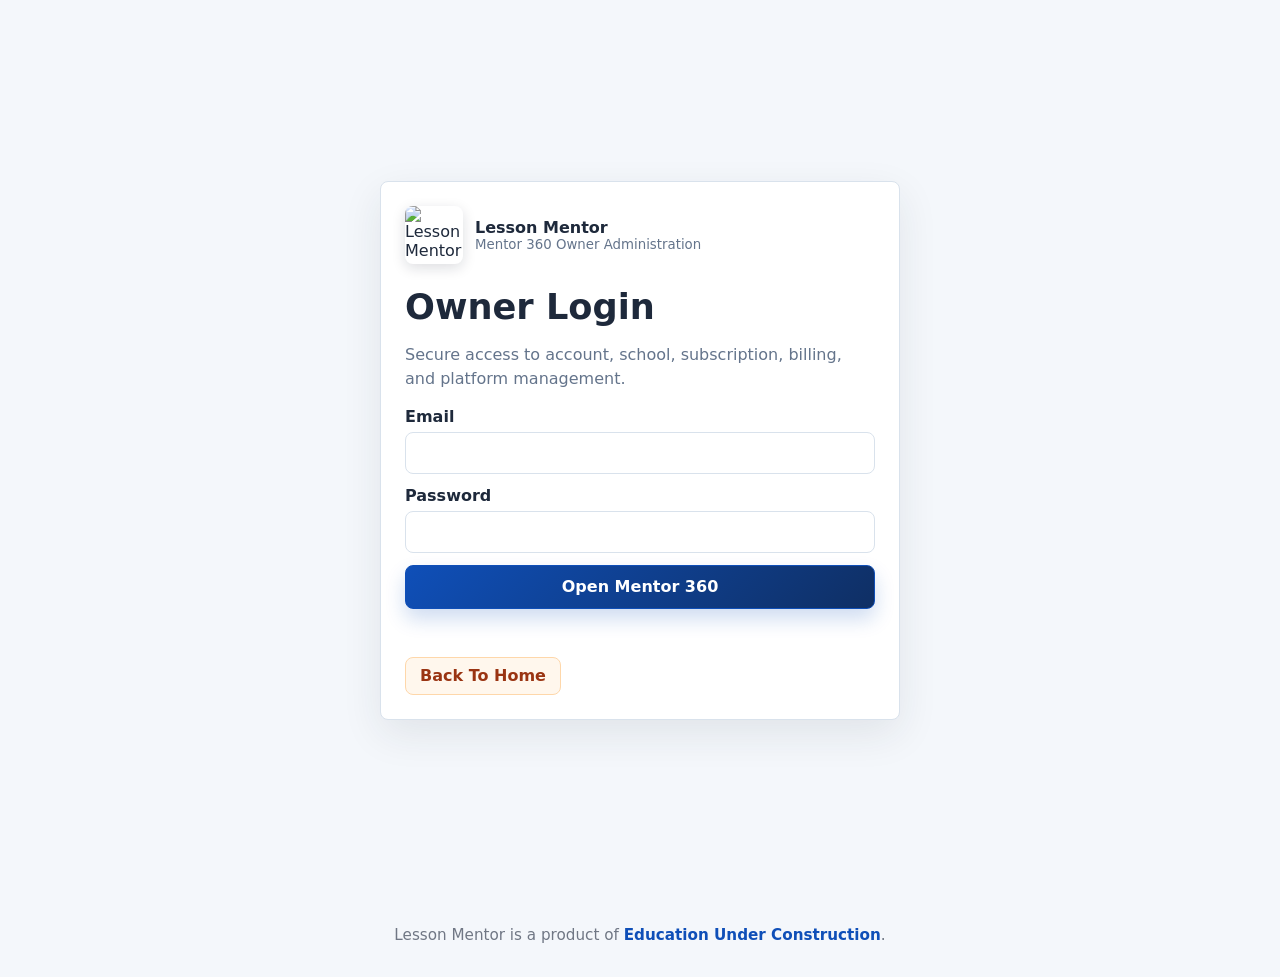
==== commit be1a7af3: "Add files via upload" ====
--- a/admin/index.html
+++ b/admin/index.html
@@ -5,134 +5,125 @@
     <meta name="viewport" content="width=device-width, initial-scale=1">
     <title>Mentor 360 | Lesson Mentor</title>
     <link rel="icon" type="image/png" href="/assets/lessonmentor-favicon.png">
-    <link rel="stylesheet" href="../styles.css?v=live11">
+    <link rel="stylesheet" href="../styles.css?v=auth1">
   </head>
   <body class="owner-admin-page">
-    <header class="landing-nav">
-      <a class="landing-brand" href="/">
-        <img class="brand-logo-image" src="/assets/lessonmentor-logo.png" alt="Lesson Mentor logo">
-        <span><strong>Lesson Mentor</strong><small>Mentor 360</small></span>
-      </a>
-      <nav class="landing-links" aria-label="Admin navigation">
-        <a href="/">Back To Home</a>
-        <a href="/teacher/">Teacher</a>
-        <a href="/school/">School</a>
-        <a class="portal-logout-link compact" href="/">Log Out</a>
-      </nav>
-    </header>
-
-    <main class="owner-shell">
-      <section class="owner-hero">
-        <div>
-          <p class="eyebrow">Owner Admin</p>
-          <h1>Mentor 360</h1>
-          <p>Manage every school account, teacher subscription, billing status, account flag, and global library item from one command center.</p>
-        </div>
-        <div class="owner-login-card">
-          <strong>Owner Login</strong>
-          <label>Email <input type="email" value="support@euc2.org"></label>
-          <label>Password <input type="password" placeholder="Password"></label>
-          <button class="primary-button">Sign in</button>
-        </div>
-      </section>
-
-      <section class="owner-tabs">
-        <button class="teacher-tab active">Schools <span>4</span></button>
-        <button class="teacher-tab">Teachers <span>28</span></button>
-        <button class="teacher-tab">Billing <span>6</span></button>
-        <button class="teacher-tab">Account Flags <span>2</span></button>
-        <button class="teacher-tab">Library + Questions <span>56</span></button>
-      </section>
-
-      <section class="owner-grid">
-        <article class="panel">
-          <div class="panel-title-row">
-            <h4>School accounts</h4>
-            <button class="primary-button">Add school</button>
-          </div>
-          <div class="owner-edit-list">
-            <div class="owner-edit-row">
-              <label>School name <input value="Pilot Elementary"></label>
-              <label>Seats <input type="number" value="8"></label>
-              <label>Status
-                <select>
-                  <option selected>Active</option>
-                  <option>Trial</option>
-                  <option>Past due</option>
-                  <option>Paused</option>
-                </select>
-              </label>
-              <button class="secondary-button">Save</button>
-            </div>
-            <div class="owner-edit-row">
-              <label>School name <input value="Desert Ridge Middle"></label>
-              <label>Seats <input type="number" value="12"></label>
-              <label>Status
-                <select>
-                  <option>Active</option>
-                  <option selected>Trial</option>
-                  <option>Past due</option>
-                  <option>Paused</option>
-                </select>
-              </label>
-              <button class="secondary-button">Save</button>
-            </div>
-            <div class="owner-edit-row">
-              <label>School name <input value="Independent Teacher Plan"></label>
-              <label>Seats <input type="number" value="6"></label>
-              <label>Status
-                <select>
-                  <option selected>Active</option>
-                  <option>Trial</option>
-                  <option>Past due</option>
-                  <option>Paused</option>
-                </select>
-              </label>
-              <button class="secondary-button">Save</button>
-            </div>
-          </div>
-        </article>
-
-        <article class="panel">
-          <div class="panel-title-row">
-            <h4>Billing controls</h4>
-            <button class="secondary-button">Export receipts</button>
-          </div>
-          <div class="owner-billing-grid">
-            <label>Billing owner <input value="support@euc2.org"></label>
-            <label>Plan
-              <select>
-                <option>Individual Teacher</option>
-                <option selected>School License</option>
-                <option>District License</option>
-              </select>
-            </label>
-            <label>Renewal date <input type="date" value="2026-08-06"></label>
-            <label>Payment status
-              <select>
-                <option selected>Paid</option>
-                <option>Trial</option>
-                <option>Past due</option>
-                <option>Comped</option>
-              </select>
-            </label>
-          </div>
-        </article>
-
-        <article class="panel">
-          <div class="panel-title-row">
-            <h4>Platform controls</h4>
-            <span class="small-pill">Editable</span>
-          </div>
-          <div class="owner-control-grid">
-            <button class="secondary-button">Edit strategy library</button>
-            <button class="secondary-button">Edit question bank</button>
-            <button class="secondary-button">Manage protected assets</button>
-            <button class="secondary-button">Review account flags</button>
-          </div>
-        </article>
+    <main class="login-shell" id="admin-login-view">
+      <section class="login-card">
+        <a class="landing-brand" href="/">
+          <img class="brand-logo-image" src="/assets/lessonmentor-logo.png" alt="Lesson Mentor logo">
+          <span><strong>Lesson Mentor</strong><small>Mentor 360 Owner Administration</small></span>
+        </a>
+        <h1>Owner Login</h1>
+        <p>Secure access to account, school, subscription, billing, and platform management.</p>
+        <form class="login-form" data-auth-form data-required-roles="owner_admin" data-redirect="/admin/">
+          <label>Email <input name="email" type="email" autocomplete="email" required></label>
+          <label>Password <input name="password" type="password" autocomplete="current-password" required></label>
+          <button class="primary-button login-link" type="submit">Open Mentor 360</button>
+          <p class="auth-status" data-auth-status aria-live="polite"></p>
+        </form>
+        <a class="portal-logout-link" href="/">Back To Home</a>
       </section>
     </main>
+
+    <div id="admin-dashboard" hidden>
+      <header class="landing-nav owner-nav">
+        <a class="landing-brand" href="/">
+          <img class="brand-logo-image" src="/assets/lessonmentor-logo.png" alt="Lesson Mentor logo">
+          <span><strong>Lesson Mentor</strong><small>Mentor 360</small></span>
+        </a>
+        <button class="secondary-button logout-button" data-auth-logout type="button">Log Out</button>
+      </header>
+
+      <main class="owner-shell">
+        <section class="owner-hero compact-owner-hero">
+          <div>
+            <p class="eyebrow">Owner Administration</p>
+            <h1>Mentor 360</h1>
+            <p>Search, open, and edit every teacher, school, subscription, access role, payment status, and account flag.</p>
+          </div>
+          <button class="primary-button" id="admin-add-account" type="button">Add Account</button>
+        </section>
+
+        <section class="owner-stat-grid" aria-label="Account totals">
+          <div><span>Accounts</span><strong id="stat-accounts">0</strong></div>
+          <div><span>Teachers</span><strong id="stat-teachers">0</strong></div>
+          <div><span>Schools</span><strong id="stat-schools">0</strong></div>
+          <div><span>Need Attention</span><strong id="stat-flags">0</strong></div>
+        </section>
+
+        <section class="panel owner-account-panel">
+          <div class="owner-toolbar">
+            <div class="owner-filter-tabs" id="admin-filter-tabs">
+              <button class="teacher-tab active" data-filter="all">All Accounts</button>
+              <button class="teacher-tab" data-filter="teacher">Teachers</button>
+              <button class="teacher-tab" data-filter="school_admin">Schools</button>
+              <button class="teacher-tab" data-filter="attention">Needs Attention</button>
+            </div>
+            <label class="owner-search"><span class="sr-only">Search accounts</span><input id="admin-account-search" type="search" placeholder="Search name, email, school, or plan"></label>
+          </div>
+          <p class="auth-status" id="admin-data-status" aria-live="polite"></p>
+          <div class="owner-table-wrap">
+            <table class="owner-account-table">
+              <thead><tr><th>Account</th><th>Organization</th><th>Access</th><th>Plan</th><th>Status</th><th>Renewal</th><th></th></tr></thead>
+              <tbody id="admin-account-rows"></tbody>
+            </table>
+          </div>
+        </section>
+      </main>
+    </div>
+
+    <dialog class="modal account360-modal" id="account360-modal">
+      <form id="account360-form">
+        <div class="panel-title-row">
+          <div><p class="eyebrow">Mentor 360 Account</p><h2 id="account360-title">Account</h2></div>
+          <button class="icon-button" id="account360-close" type="button" aria-label="Close">Close</button>
+        </div>
+        <input id="account360-id" type="hidden">
+        <div class="account360-grid">
+          <label>Email <input id="account360-email" type="email" readonly></label>
+          <label>Display Name <input id="account360-name" required></label>
+          <label>Organization <input id="account360-organization"></label>
+          <label>Teaching State <input id="account360-state" maxlength="2" placeholder="AZ"></label>
+          <label>Roles <input id="account360-roles" placeholder="teacher, school_admin"></label>
+          <label>Account Status
+            <select id="account360-status"><option>active</option><option>trial</option><option>paused</option><option>past_due</option><option>closed</option></select>
+          </label>
+          <label>Plan <input id="account360-plan" placeholder="Annual Teacher"></label>
+          <label>Payment Status
+            <select id="account360-payment"><option>paid</option><option>trial</option><option>past_due</option><option>comped</option><option>canceled</option></select>
+          </label>
+          <label>Renewal Date <input id="account360-renewal" type="date"></label>
+          <label>Amount (USD) <input id="account360-amount" type="number" min="0" step="0.01"></label>
+        </div>
+        <label>Admin Notes <textarea id="account360-notes" rows="4"></textarea></label>
+        <div class="button-row modal-actions">
+          <button class="secondary-button" id="account360-cancel" type="button">Cancel</button>
+          <button class="primary-button" type="submit">Save Account</button>
+        </div>
+        <p class="auth-status" id="account360-status-message" aria-live="polite"></p>
+      </form>
+    </dialog>
+
+    <dialog class="modal account360-modal" id="invite-account-modal">
+      <form id="invite-account-form">
+        <div class="panel-title-row"><h2>Add Account</h2><button class="icon-button" id="invite-close" type="button">Close</button></div>
+        <div class="account360-grid">
+          <label>Email <input id="invite-email" type="email" required></label>
+          <label>Display Name <input id="invite-name" required></label>
+          <label>Role <select id="invite-role"><option value="teacher">Teacher</option><option value="school_admin">School Admin</option><option value="owner_admin">Owner Admin</option></select></label>
+          <label>Organization <input id="invite-organization"></label>
+        </div>
+        <div class="button-row modal-actions"><button class="secondary-button" id="invite-cancel" type="button">Cancel</button><button class="primary-button" type="submit">Send Secure Invitation</button></div>
+        <p class="auth-status" id="invite-status" aria-live="polite"></p>
+      </form>
+    </dialog>
+
     <footer class="site-footer">Lesson Mentor is a product of <a href="https://educationunderconstruction.com" target="_blank" rel="noopener">Education Under Construction</a>.</footer>
+    <script src="/config.js"></script>
+    <script src="https://cdn.jsdelivr.net/npm/@supabase/supabase-js@2"></script>
+    <script src="/supabaseClient.js"></script>
+    <script src="/auth.js?v=auth1"></script>
+    <script src="/admin/admin.js?v=auth1"></script>
   </body>
 </html>
--- a/styles.css
+++ b/styles.css
@@ -1732,22 +1732,111 @@
   justify-content: flex-end;
 }
 
+.generated-preview-modal {
+  width: min(1180px, calc(100vw - 36px));
+}
+
+.preview-modal-head {
+  align-items: flex-start;
+  margin-bottom: 14px;
+}
+
 .generated-preview-body {
   display: grid;
-  gap: 14px;
-}
-
-.generated-preview-body pre {
-  max-height: 56vh;
-  overflow: auto;
-  margin: 0;
+  gap: 16px;
+}
+
+.preview-summary-grid {
+  display: grid;
+  grid-template-columns: repeat(3, minmax(0, 1fr));
+  gap: 12px;
+}
+
+.preview-summary-card,
+.attachment-preview-panel,
+.pdf-preview-frame {
   border: 1px solid var(--line);
   border-radius: 8px;
+  background: #ffffff;
+  box-shadow: 0 12px 26px rgba(15, 23, 42, 0.08);
+}
+
+.preview-summary-card {
+  padding: 14px;
+}
+
+.preview-summary-card span,
+.attachment-preview-grid span {
+  display: block;
+  color: var(--muted);
+  font-size: 0.82rem;
+  font-weight: 900;
+  letter-spacing: 0.04em;
+  text-transform: uppercase;
+}
+
+.preview-summary-card strong {
+  display: block;
+  margin-top: 6px;
+  color: var(--ink);
+  font-size: 1.05rem;
+  line-height: 1.3;
+}
+
+.pdf-preview-frame {
+  overflow: hidden;
+  background: #eef5ff;
+}
+
+.pdf-preview-frame iframe {
+  display: block;
+  width: 100%;
+  height: min(68vh, 760px);
+  border: 0;
+  background: #ffffff;
+}
+
+.attachment-preview-panel {
+  padding: 16px;
+}
+
+.attachment-preview-panel h4 {
+  margin: 0 0 12px;
+  color: var(--ink);
+  font-size: 1.2rem;
+}
+
+.attachment-preview-grid {
+  display: grid;
+  grid-template-columns: repeat(3, minmax(0, 1fr));
+  gap: 12px;
+}
+
+.attachment-preview-grid article {
+  border: 1px solid var(--line);
+  border-radius: 8px;
   background: #f8fbff;
-  padding: 16px;
-  white-space: pre-wrap;
-  font: 0.95rem/1.5 var(--font);
-  color: var(--ink);
+  padding: 14px;
+}
+
+.attachment-preview-grid strong {
+  display: block;
+  color: #0f4fb8;
+  font-size: 1rem;
+  margin-bottom: 7px;
+}
+
+.attachment-preview-grid p {
+  margin: 8px 0 0;
+  color: #40506a;
+  line-height: 1.45;
+}
+
+@media (max-width: 780px) {
+  .preview-summary-grid,
+  .attachment-preview-grid {
+    grid-template-columns: 1fr;
+  }
 }
 
 .question-grid {
@@ -2939,6 +3028,184 @@
   grid-template-columns: repeat(4, minmax(0, 1fr));
 }
 
+[data-auth-state="checking"] .app-shell {
+  visibility: hidden;
+}
+
+.auth-status {
+  min-height: 22px;
+  margin: 0;
+  color: #0f5f5b;
+  font-weight: 750;
+}
+
+.auth-status.auth-error {
+  color: #b4233c;
+}
+
+.compact-owner-hero {
+  grid-template-columns: minmax(0, 1fr) auto;
+  align-items: center;
+}
+
+.compact-owner-hero .primary-button {
+  min-height: 48px;
+}
+
+.owner-stat-grid {
+  display: grid;
+  grid-template-columns: repeat(4, minmax(0, 1fr));
+  gap: 12px;
+  margin-bottom: 18px;
+}
+
+.owner-stat-grid > div {
+  display: grid;
+  gap: 4px;
+  padding: 16px;
+  border: 1px solid var(--line);
+  border-radius: 8px;
+  background: #fff;
+  box-shadow: var(--shadow);
+}
+
+.owner-stat-grid span,
+.owner-account-table small {
+  color: var(--muted);
+}
+
+.owner-stat-grid strong {
+  color: #0f4fb8;
+  font-size: 2rem;
+}
+
+.owner-toolbar {
+  display: flex;
+  justify-content: space-between;
+  gap: 16px;
+  align-items: center;
+  margin-bottom: 14px;
+}
+
+.owner-filter-tabs {
+  display: flex;
+  flex-wrap: wrap;
+  gap: 8px;
+}
+
+.owner-filter-tabs .teacher-tab {
+  min-height: 42px;
+  padding: 0 14px;
+}
+
+.owner-search input {
+  min-width: 320px;
+  min-height: 44px;
+  border: 1px solid var(--line);
+  border-radius: 8px;
+  padding: 0 12px;
+}
+
+.owner-table-wrap {
+  overflow-x: auto;
+}
+
+.owner-account-table {
+  width: 100%;
+  border-collapse: collapse;
+}
+
+.owner-account-table th,
+.owner-account-table td {
+  padding: 13px 10px;
+  border-bottom: 1px solid var(--line);
+  text-align: left;
+  vertical-align: middle;
+}
+
+.owner-account-table td:first-child,
+.owner-account-table td:nth-child(4) {
+  display: table-cell;
+}
+
+.owner-account-table td strong,
+.owner-account-table td small {
+  display: block;
+}
+
+.account-status {
+  display: inline-flex;
+  padding: 5px 9px;
+  border-radius: 999px;
+  background: #dcfce7;
+  color: #166534;
+  font-weight: 800;
+  text-transform: capitalize;
+}
+
+.account-status.past_due,
+.account-status.paused {
+  background: #fff1c2;
+  color: #854d0e;
+}
+
+.account-status.closed {
+  background: #ffe0e6;
+  color: #9f1239;
+}
+
+.account360-modal {
+  width: min(940px, calc(100% - 32px));
+}
+
+.account360-grid {
+  display: grid;
+  grid-template-columns: repeat(2, minmax(0, 1fr));
+  gap: 14px;
+  margin: 18px 0;
+}
+
+.account360-grid label,
+.account360-modal form > label {
+  display: grid;
+  gap: 6px;
+  color: var(--ink);
+  font-weight: 750;
+}
+
+.account360-grid input,
+.account360-grid select,
+.account360-modal textarea {
+  width: 100%;
+  min-height: 42px;
+  border: 1px solid var(--line);
+  border-radius: 8px;
+  padding: 8px 11px;
+  background: #fff;
+  color: var(--ink);
+}
+
+.owner-empty {
+  padding: 30px !important;
+  text-align: center !important;
+  color: var(--muted);
+}
+
+@media (max-width: 800px) {
+  .owner-stat-grid,
+  .account360-grid {
+    grid-template-columns: 1fr 1fr;
+  }
+  .owner-toolbar {
+    align-items: stretch;
+    flex-direction: column;
+  }
+  .owner-search input {
+    width: 100%;
+    min-width: 0;
+  }
+}
+
 /* Lesson Mentor public landing page reset */
 .landing-page main {
   background: #f4f7fb;
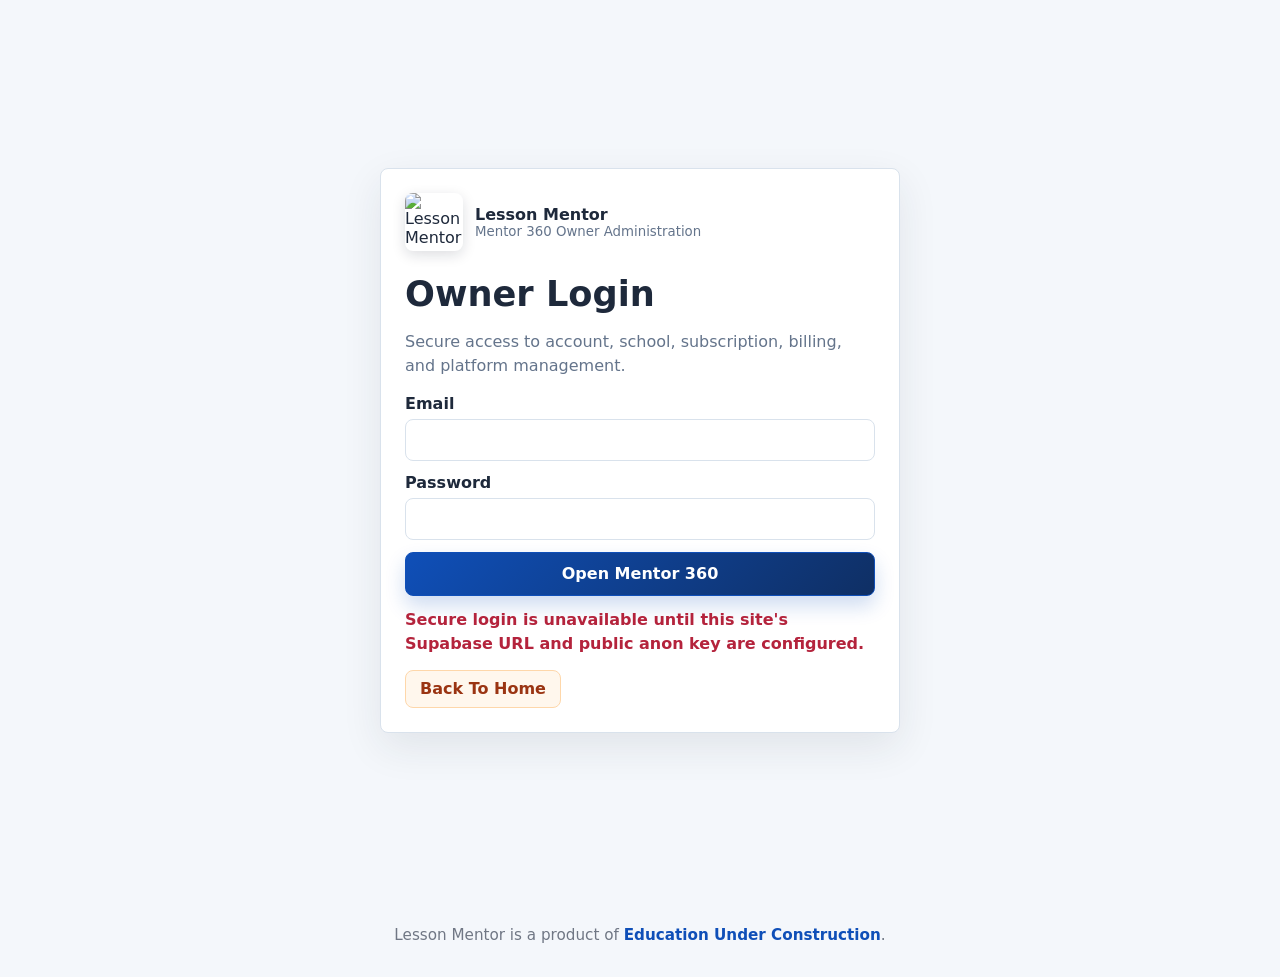
==== commit b8d581e6: "Add files via upload" ====
--- a/admin/index.html
+++ b/admin/index.html
@@ -5,7 +5,7 @@
     <meta name="viewport" content="width=device-width, initial-scale=1">
     <title>Mentor 360 | Lesson Mentor</title>
     <link rel="icon" type="image/png" href="/assets/lessonmentor-favicon.png">
-    <link rel="stylesheet" href="../styles.css?v=auth1">
+    <link rel="stylesheet" href="../styles.css?v=auth-clean-20260815">
   </head>
   <body class="owner-admin-page">
     <main class="login-shell" id="admin-login-view">
@@ -19,8 +19,8 @@
         <form class="login-form" data-auth-form data-required-roles="owner_admin" data-redirect="/admin/">
           <label>Email <input name="email" type="email" autocomplete="email" required></label>
           <label>Password <input name="password" type="password" autocomplete="current-password" required></label>
-          <button class="primary-button login-link" type="submit">Open Mentor 360</button>
-          <p class="auth-status" data-auth-status aria-live="polite"></p>
+          <button class="primary-button login-link" type="submit" data-auth-submit disabled>Open Mentor 360</button>
+          <p class="auth-status" data-auth-status aria-live="polite">Checking secure login...</p>
         </form>
         <a class="portal-logout-link" href="/">Back To Home</a>
       </section>
@@ -123,7 +123,7 @@
     <script src="/config.js"></script>
     <script src="https://cdn.jsdelivr.net/npm/@supabase/supabase-js@2"></script>
     <script src="/supabaseClient.js"></script>
-    <script src="/auth.js?v=auth1"></script>
+    <script src="/auth.js?v=auth-clean-20260815"></script>
     <script src="/admin/admin.js?v=auth1"></script>
   </body>
 </html>
--- a/styles.css
+++ b/styles.css
@@ -662,6 +662,40 @@
 
 .compact-launch-form {
   margin-bottom: 0;
+}
+
+.assessment-release-form {
+  display: grid;
+  grid-template-columns: minmax(260px, 1fr) minmax(340px, 1.35fr) minmax(250px, 0.9fr);
+  gap: 14px;
+  align-items: end;
+  margin: 14px 0 16px;
+}
+
+.assessment-release-form label {
+  display: grid;
+  gap: 6px;
+  min-width: 0;
+  font-weight: 800;
+}
+
+.assessment-release-form select {
+  width: 100%;
+  min-width: 0;
+  min-height: 48px;
+  border: 1px solid var(--line);
+  border-radius: 8px;
+  padding: 0 14px;
+  background: #fff;
+  font-size: 1rem;
+  font-weight: 750;
+  text-overflow: clip;
+}
+
+@media (max-width: 980px) {
+  .assessment-release-form {
+    grid-template-columns: 1fr;
+  }
 }
 
 .teacher-tab {
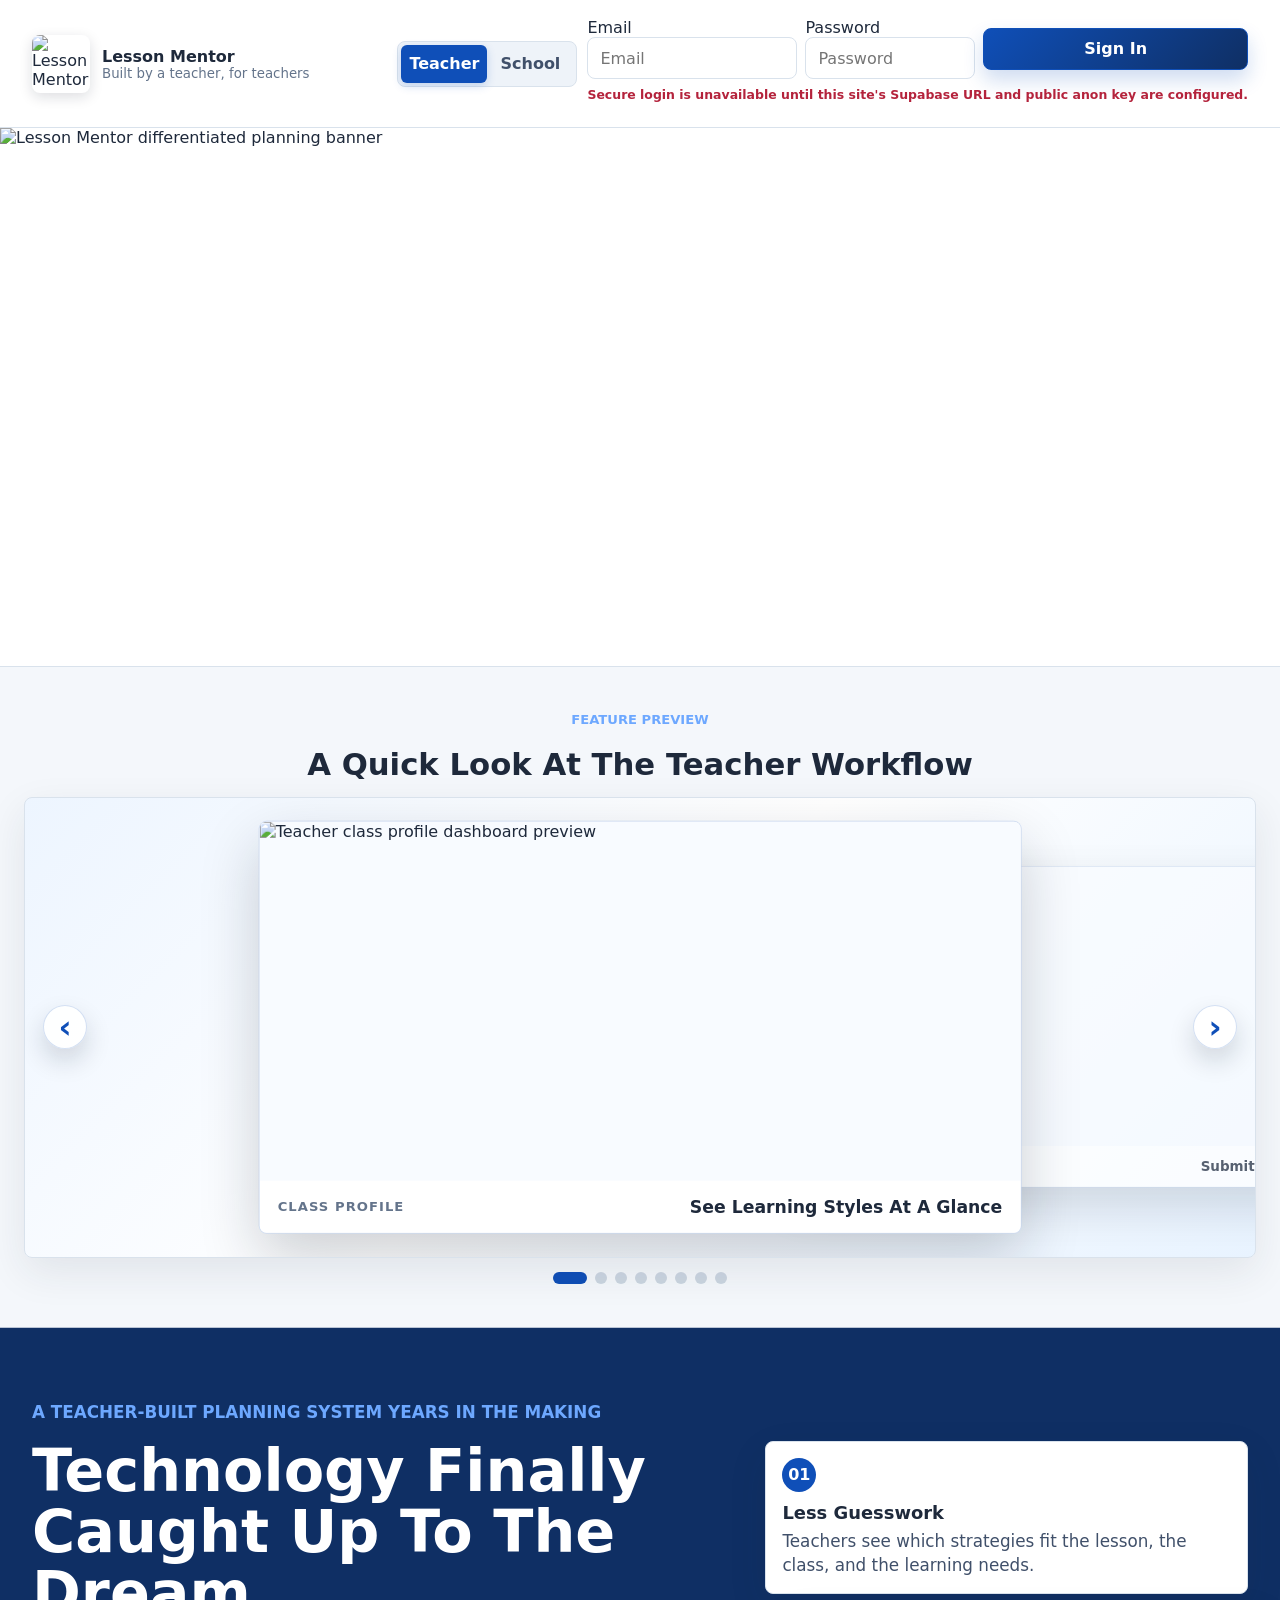
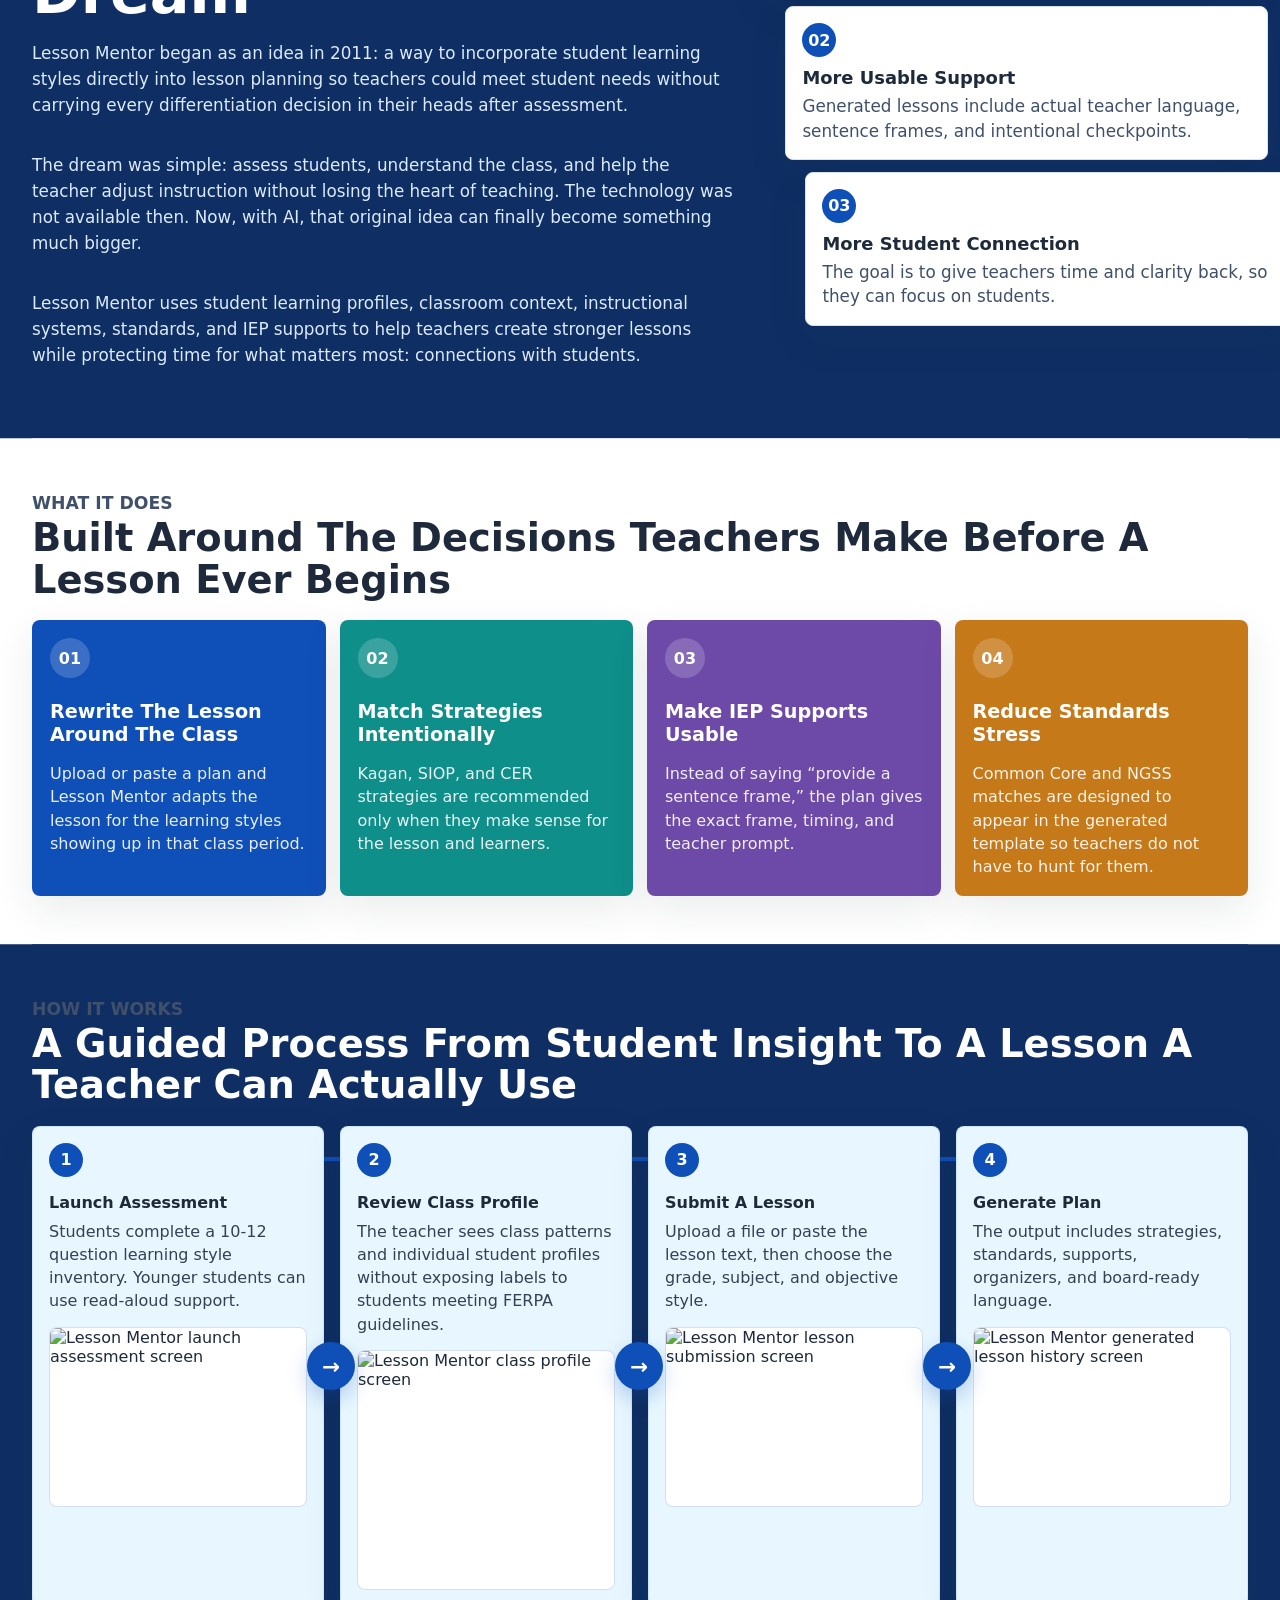
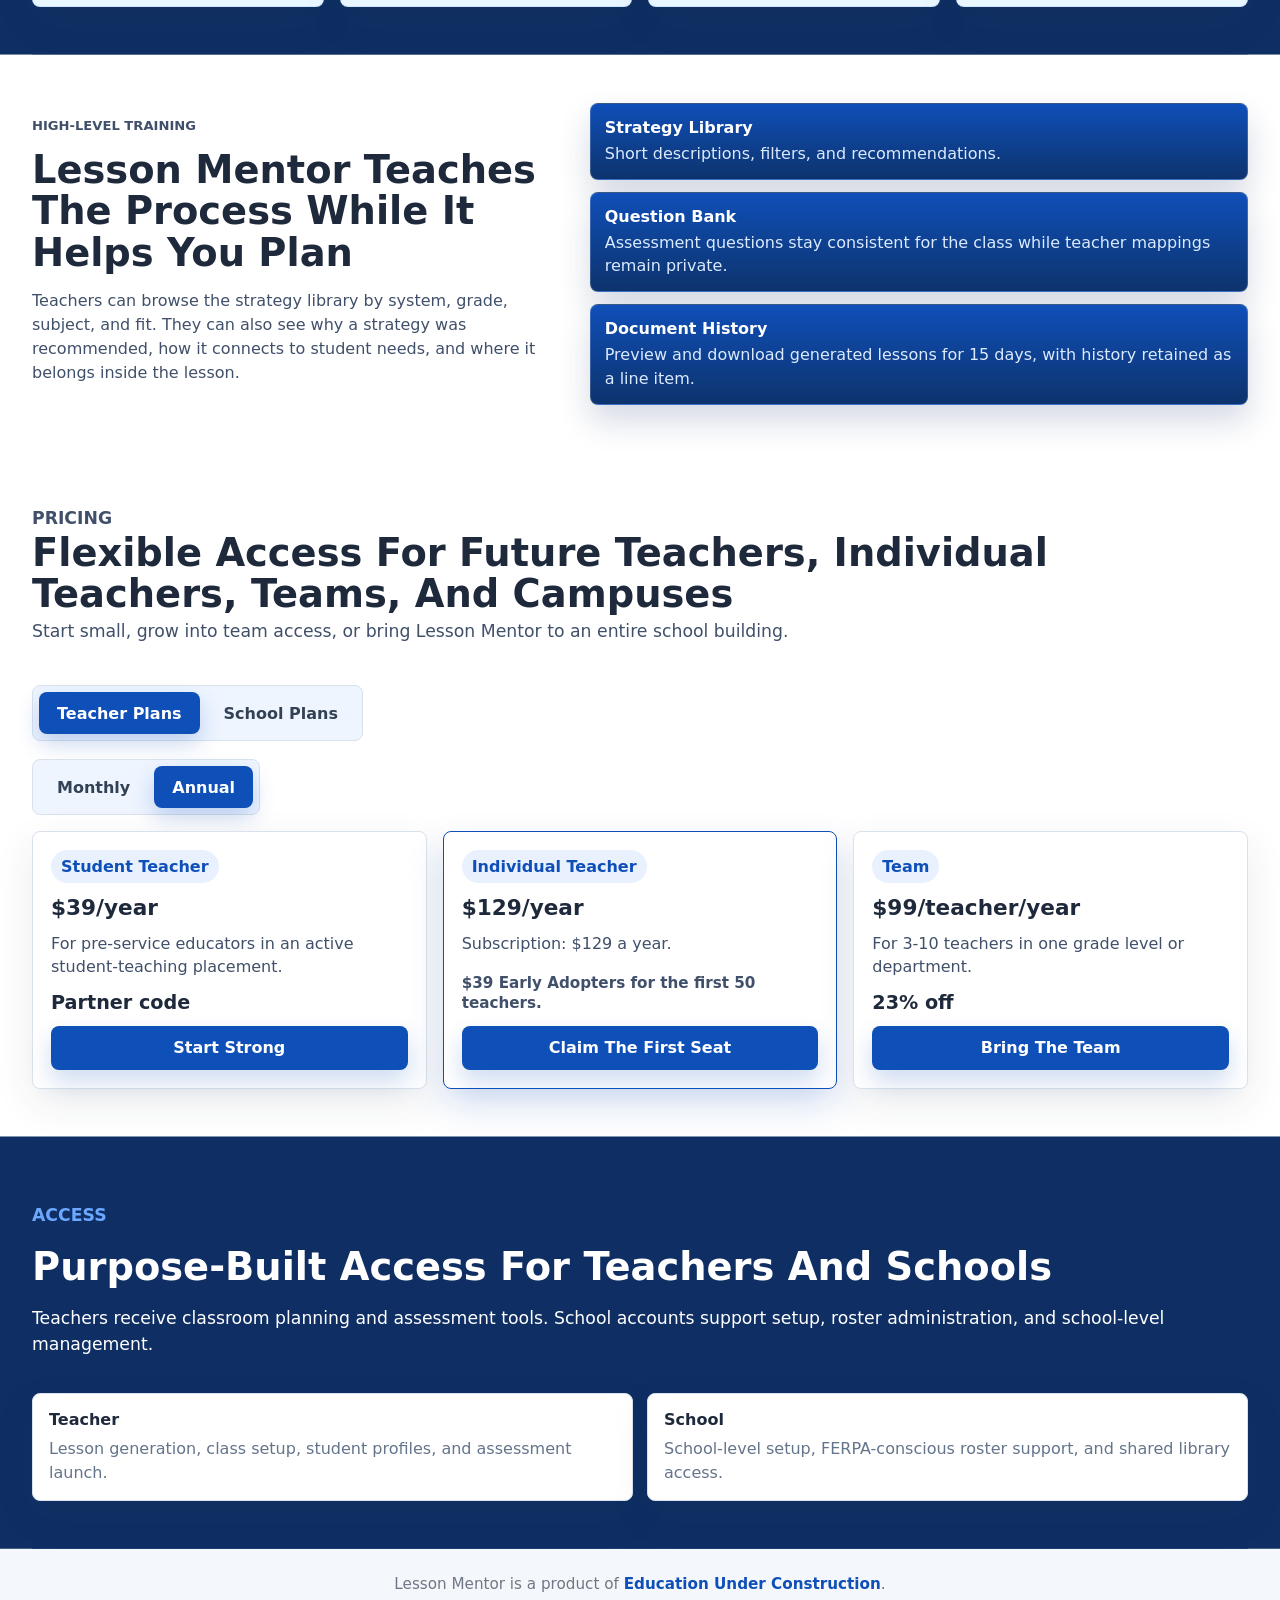
==== commit 1938b59d: "Add files via upload" ====
--- a/admin/index.html
+++ b/admin/index.html
@@ -3,127 +3,11 @@
   <head>
     <meta charset="utf-8">
     <meta name="viewport" content="width=device-width, initial-scale=1">
-    <title>Mentor 360 | Lesson Mentor</title>
-    <link rel="icon" type="image/png" href="/assets/lessonmentor-favicon.png">
-    <link rel="stylesheet" href="../styles.css?v=auth-clean-20260815">
+    <meta name="robots" content="noindex,nofollow">
+    <title>Lesson Mentor</title>
+    <meta http-equiv="refresh" content="0; url=/">
   </head>
-  <body class="owner-admin-page">
-    <main class="login-shell" id="admin-login-view">
-      <section class="login-card">
-        <a class="landing-brand" href="/">
-          <img class="brand-logo-image" src="/assets/lessonmentor-logo.png" alt="Lesson Mentor logo">
-          <span><strong>Lesson Mentor</strong><small>Mentor 360 Owner Administration</small></span>
-        </a>
-        <h1>Owner Login</h1>
-        <p>Secure access to account, school, subscription, billing, and platform management.</p>
-        <form class="login-form" data-auth-form data-required-roles="owner_admin" data-redirect="/admin/">
-          <label>Email <input name="email" type="email" autocomplete="email" required></label>
-          <label>Password <input name="password" type="password" autocomplete="current-password" required></label>
-          <button class="primary-button login-link" type="submit" data-auth-submit disabled>Open Mentor 360</button>
-          <p class="auth-status" data-auth-status aria-live="polite">Checking secure login...</p>
-        </form>
-        <a class="portal-logout-link" href="/">Back To Home</a>
-      </section>
-    </main>
-
-    <div id="admin-dashboard" hidden>
-      <header class="landing-nav owner-nav">
-        <a class="landing-brand" href="/">
-          <img class="brand-logo-image" src="/assets/lessonmentor-logo.png" alt="Lesson Mentor logo">
-          <span><strong>Lesson Mentor</strong><small>Mentor 360</small></span>
-        </a>
-        <button class="secondary-button logout-button" data-auth-logout type="button">Log Out</button>
-      </header>
-
-      <main class="owner-shell">
-        <section class="owner-hero compact-owner-hero">
-          <div>
-            <p class="eyebrow">Owner Administration</p>
-            <h1>Mentor 360</h1>
-            <p>Search, open, and edit every teacher, school, subscription, access role, payment status, and account flag.</p>
-          </div>
-          <button class="primary-button" id="admin-add-account" type="button">Add Account</button>
-        </section>
-
-        <section class="owner-stat-grid" aria-label="Account totals">
-          <div><span>Accounts</span><strong id="stat-accounts">0</strong></div>
-          <div><span>Teachers</span><strong id="stat-teachers">0</strong></div>
-          <div><span>Schools</span><strong id="stat-schools">0</strong></div>
-          <div><span>Need Attention</span><strong id="stat-flags">0</strong></div>
-        </section>
-
-        <section class="panel owner-account-panel">
-          <div class="owner-toolbar">
-            <div class="owner-filter-tabs" id="admin-filter-tabs">
-              <button class="teacher-tab active" data-filter="all">All Accounts</button>
-              <button class="teacher-tab" data-filter="teacher">Teachers</button>
-              <button class="teacher-tab" data-filter="school_admin">Schools</button>
-              <button class="teacher-tab" data-filter="attention">Needs Attention</button>
-            </div>
-            <label class="owner-search"><span class="sr-only">Search accounts</span><input id="admin-account-search" type="search" placeholder="Search name, email, school, or plan"></label>
-          </div>
-          <p class="auth-status" id="admin-data-status" aria-live="polite"></p>
-          <div class="owner-table-wrap">
-            <table class="owner-account-table">
-              <thead><tr><th>Account</th><th>Organization</th><th>Access</th><th>Plan</th><th>Status</th><th>Renewal</th><th></th></tr></thead>
-              <tbody id="admin-account-rows"></tbody>
-            </table>
-          </div>
-        </section>
-      </main>
-    </div>
-
-    <dialog class="modal account360-modal" id="account360-modal">
-      <form id="account360-form">
-        <div class="panel-title-row">
-          <div><p class="eyebrow">Mentor 360 Account</p><h2 id="account360-title">Account</h2></div>
-          <button class="icon-button" id="account360-close" type="button" aria-label="Close">Close</button>
-        </div>
-        <input id="account360-id" type="hidden">
-        <div class="account360-grid">
-          <label>Email <input id="account360-email" type="email" readonly></label>
-          <label>Display Name <input id="account360-name" required></label>
-          <label>Organization <input id="account360-organization"></label>
-          <label>Teaching State <input id="account360-state" maxlength="2" placeholder="AZ"></label>
-          <label>Roles <input id="account360-roles" placeholder="teacher, school_admin"></label>
-          <label>Account Status
-            <select id="account360-status"><option>active</option><option>trial</option><option>paused</option><option>past_due</option><option>closed</option></select>
-          </label>
-          <label>Plan <input id="account360-plan" placeholder="Annual Teacher"></label>
-          <label>Payment Status
-            <select id="account360-payment"><option>paid</option><option>trial</option><option>past_due</option><option>comped</option><option>canceled</option></select>
-          </label>
-          <label>Renewal Date <input id="account360-renewal" type="date"></label>
-          <label>Amount (USD) <input id="account360-amount" type="number" min="0" step="0.01"></label>
-        </div>
-        <label>Admin Notes <textarea id="account360-notes" rows="4"></textarea></label>
-        <div class="button-row modal-actions">
-          <button class="secondary-button" id="account360-cancel" type="button">Cancel</button>
-          <button class="primary-button" type="submit">Save Account</button>
-        </div>
-        <p class="auth-status" id="account360-status-message" aria-live="polite"></p>
-      </form>
-    </dialog>
-
-    <dialog class="modal account360-modal" id="invite-account-modal">
-      <form id="invite-account-form">
-        <div class="panel-title-row"><h2>Add Account</h2><button class="icon-button" id="invite-close" type="button">Close</button></div>
-        <div class="account360-grid">
-          <label>Email <input id="invite-email" type="email" required></label>
-          <label>Display Name <input id="invite-name" required></label>
-          <label>Role <select id="invite-role"><option value="teacher">Teacher</option><option value="school_admin">School Admin</option><option value="owner_admin">Owner Admin</option></select></label>
-          <label>Organization <input id="invite-organization"></label>
-        </div>
-        <div class="button-row modal-actions"><button class="secondary-button" id="invite-cancel" type="button">Cancel</button><button class="primary-button" type="submit">Send Secure Invitation</button></div>
-        <p class="auth-status" id="invite-status" aria-live="polite"></p>
-      </form>
-    </dialog>
-
-    <footer class="site-footer">Lesson Mentor is a product of <a href="https://educationunderconstruction.com" target="_blank" rel="noopener">Education Under Construction</a>.</footer>
-    <script src="/config.js"></script>
-    <script src="https://cdn.jsdelivr.net/npm/@supabase/supabase-js@2"></script>
-    <script src="/supabaseClient.js"></script>
-    <script src="/auth.js?v=auth-clean-20260815"></script>
-    <script src="/admin/admin.js?v=auth1"></script>
+  <body>
+    <p>Returning to <a href="/">Lesson Mentor</a>.</p>
   </body>
 </html>
